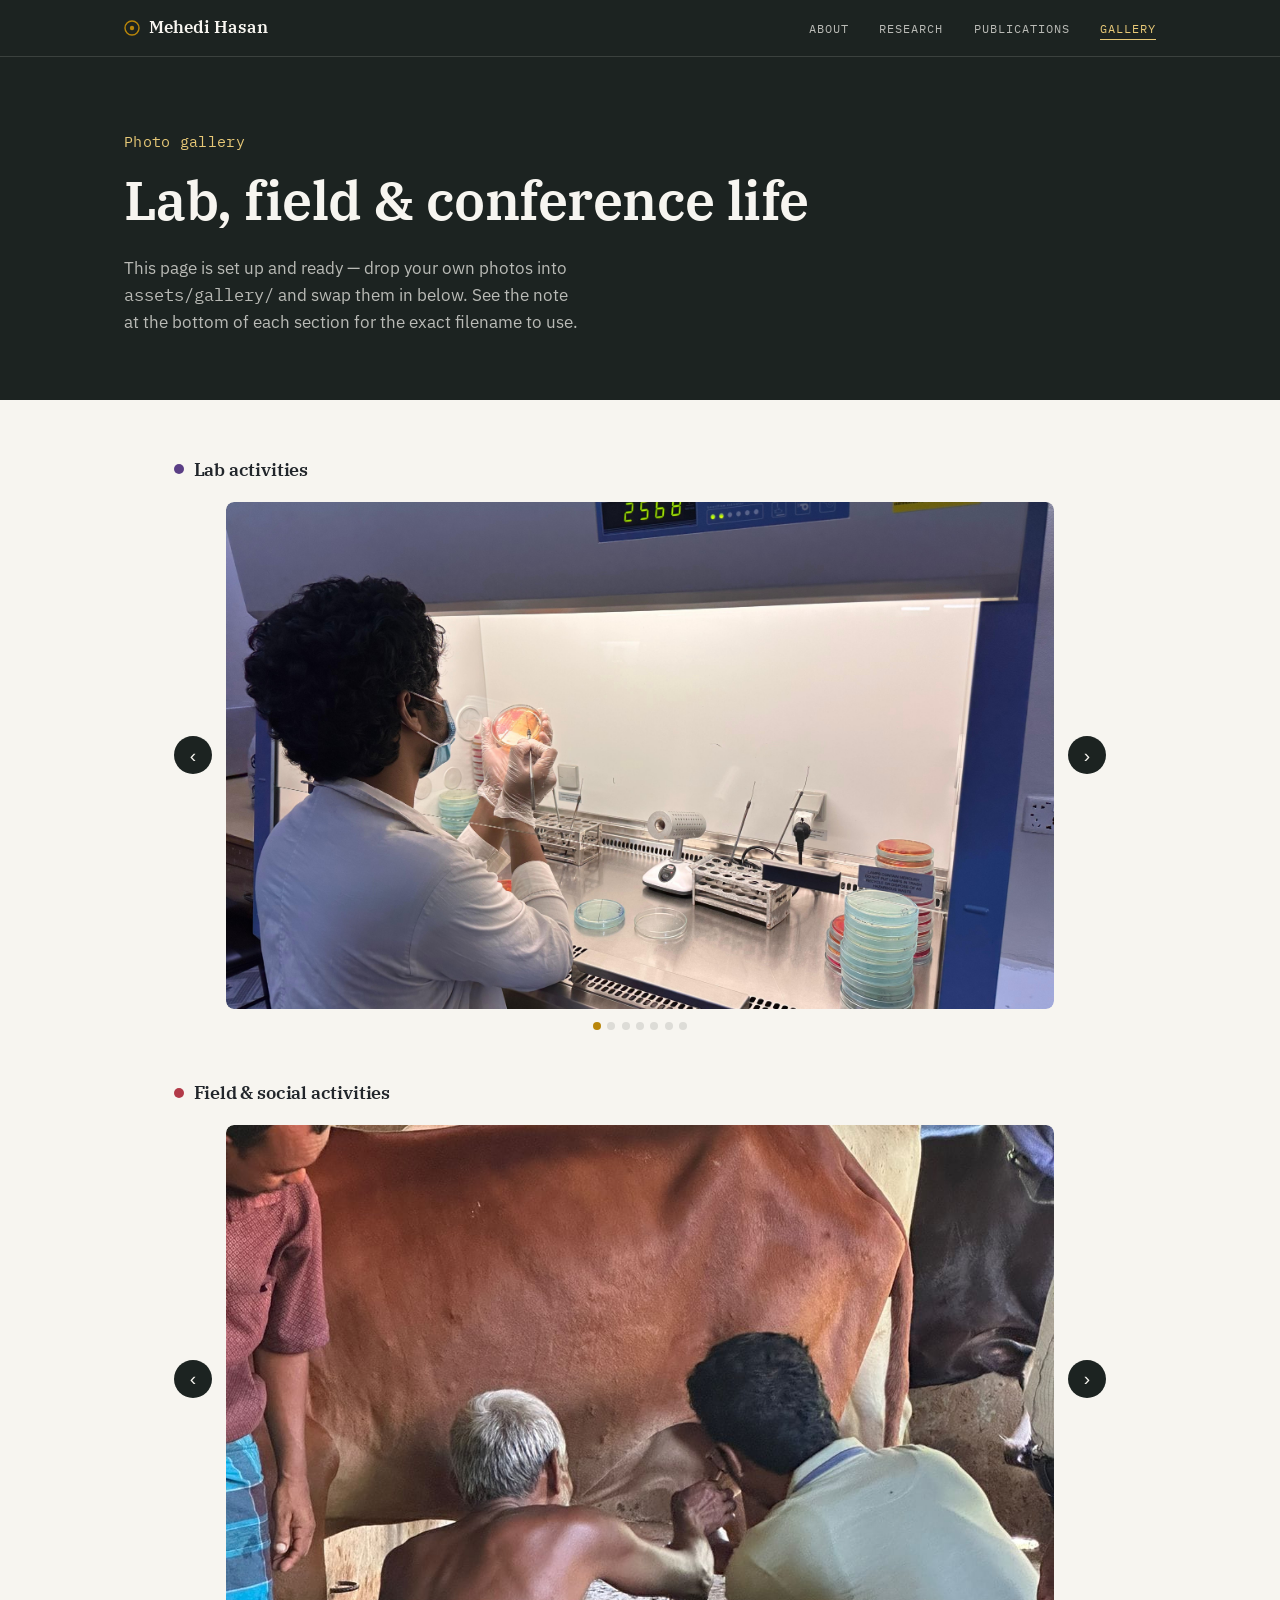
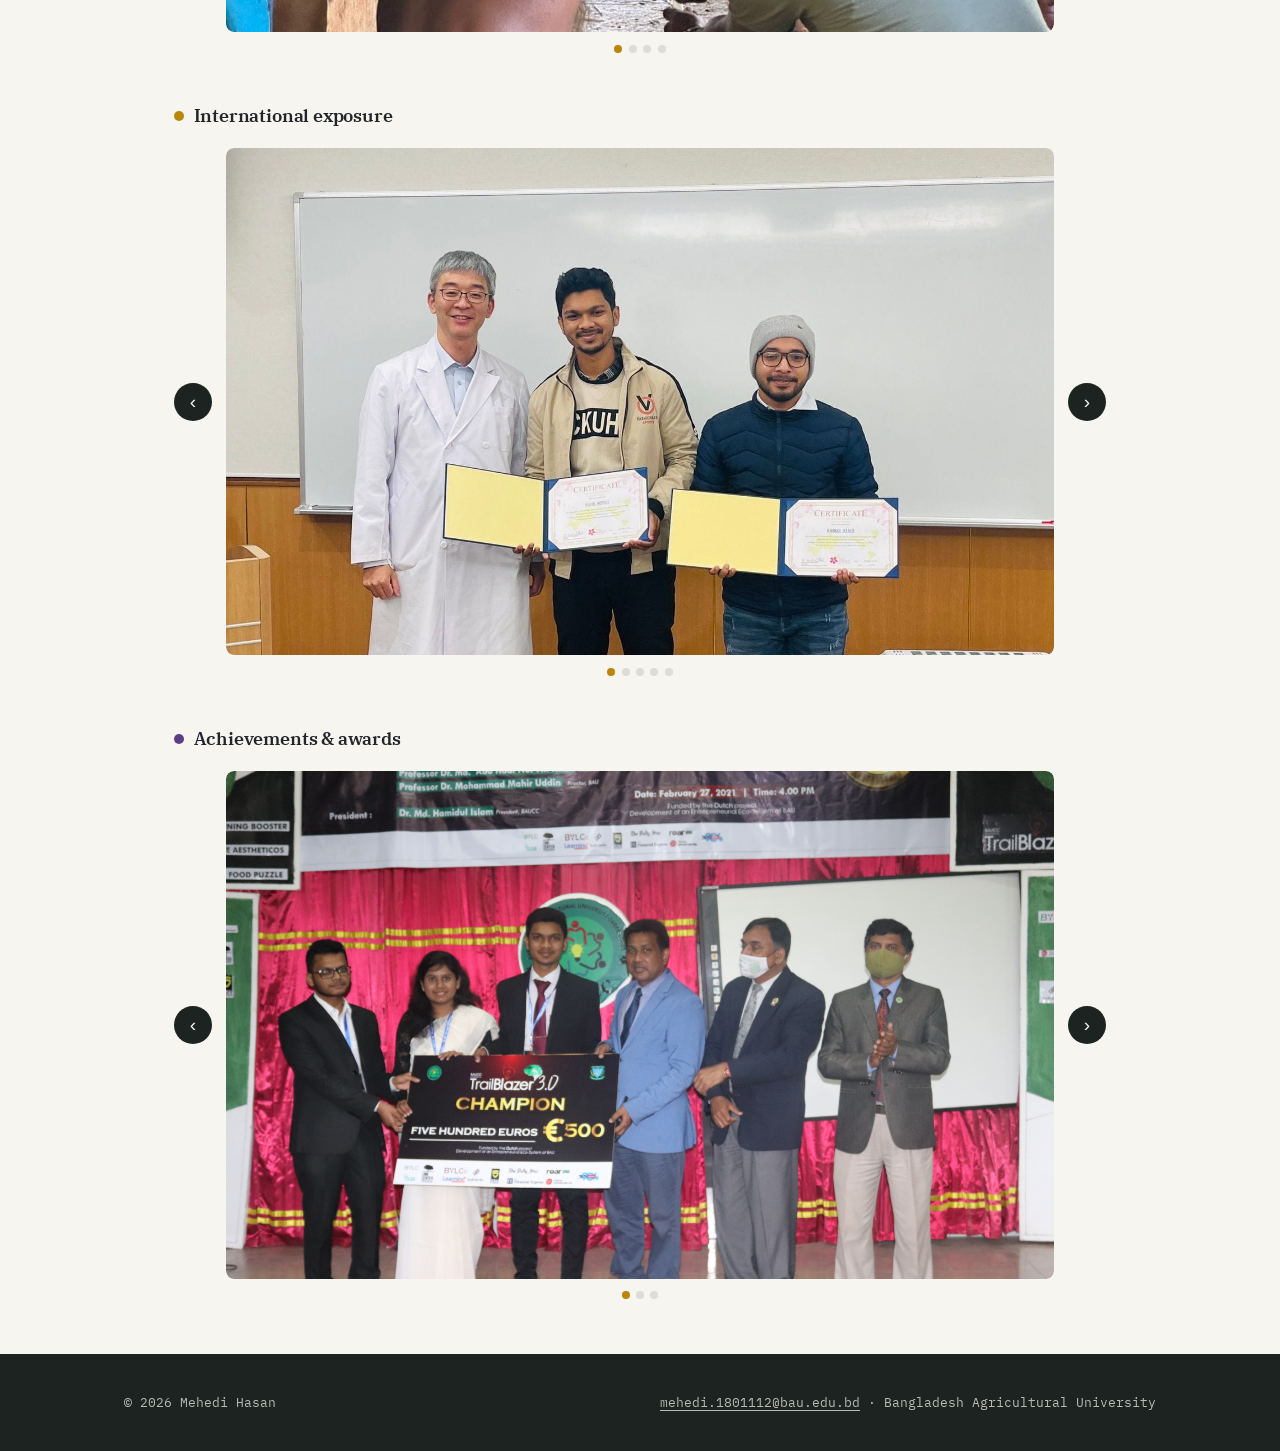
==== gallery.html @ 634c60fe "Add files via upload" ====
<!DOCTYPE html>
<html lang="en">
<head>
<meta charset="UTF-8">
<meta name="viewport" content="width=device-width, initial-scale=1.0">
<title>Gallery — Mehedi Hasan</title>
<link rel="stylesheet" href="style.css">
</head>
<body>

<nav class="site-nav">
  <div class="wrap">
    <a href="index.html" class="brand">
      <svg class="dot-ring" viewBox="0 0 16 16" aria-hidden="true">
        <circle cx="8" cy="8" r="7" fill="none" stroke="#b9860a" stroke-width="1.4"/>
        <circle cx="8" cy="8" r="2.2" fill="#b9860a"/>
      </svg>
      Mehedi Hasan
    </a>
    <button class="nav-toggle" aria-expanded="false" aria-controls="navlinks" onclick="const l=document.getElementById('navlinks'); const open=l.classList.toggle('open'); this.setAttribute('aria-expanded', open);">Menu</button>
    <ul class="nav-links" id="navlinks">
      <li><a href="index.html">About</a></li>
      <li><a href="research.html">Research</a></li>
      <li><a href="publications.html">Publications</a></li>
      <li><a href="gallery.html" class="active">Gallery</a></li>
    </ul>
  </div>
</nav>

<header class="hero" style="padding-bottom: 3rem;">
  <div class="wrap" style="grid-template-columns: 1fr;">
    <div>
      <p class="tagline">Photo gallery</p>
      <h1>Lab, field &amp; conference life</h1>
      <p class="lede">This page is set up and ready — drop your own photos into <code class="mono">assets/gallery/</code> and swap them in below. See the note at the bottom of each section for the exact filename to use.</p>
    </div>
  </div>
</header>

<section class="block">
  <div class="wrap">

    <!-- ============ LAB ACTIVITIES ============ -->
    <div class="gallery-category lab">
      <h3><span class="swatch"></span> Lab activities</h3>
      <div class="carousel">
        <button class="carousel-btn prev" aria-label="Previous photo">‹</button>
        <div class="carousel-track-wrap">
          <div class="carousel-track">

            <div class="carousel-slide">
				<img src="assets/gallery/IMG-20251002-WA0106.jpg" alt=" Working at the Laboratory">
				<p class="slide-caption">Working at the Laboratory</p>
				</div>

            <div class="carousel-slide">
     <img src="assets/gallery/IMG-20251002-WA0058.jpg" alt="Acinetobacter baumannii in Leeds Acinetobacter Media">
     <p class="slide-caption">Acinetobacter baumannii in Leeds Acinetobacter Media</p>
   </div>

            <div class="carousel-slide">
     <img src="assets/gallery/Lab photo 3.jpeg" alt="Working at the Laboratory">
     <p class="slide-caption"> Working at the laboratory</p>
   </div>

            <div class="carousel-slide">
     <img src="assets/gallery/E.coli culture.jpeg" alt="E.coli in EMB agar">
     <p class="slide-caption"> E.coli in EMB agar</p>
   </div>
   <div class="carousel-slide">
     <img src="assets/gallery/Assessment of Biofilm.jpeg" alt="Assessment of Biofilm">
     <p class="slide-caption"> Assessment of Biofilm</p>
   </div>
   <div class="carousel-slide">
     <img src="assets/gallery/Preseneting a poster.jpeg" alt="Preseneting a poster">
     <p class="slide-caption"> Preseneting a poster</p>
   </div>
   <div class="carousel-slide">
     <img src="assets/gallery/PMAMR Lab.jpeg" alt="Population Medicine and AMR Laboratory">
     <p class="slide-caption"> Population Medicine and AMR Laboratory</p> 
   </div>

          </div>
        </div>
        <button class="carousel-btn next" aria-label="Next photo">›</button>
      </div>
      <div class="carousel-dots"></div>
    </div>

    <!-- ============ FIELD & SOCIAL ============ -->
    <div class="gallery-category social">
      <h3><span class="swatch"></span> Field &amp; social activities</h3>
      <div class="carousel">
        <button class="carousel-btn prev" aria-label="Previous photo">‹</button>
        <div class="carousel-track-wrap">
          <div class="carousel-track">

            <div class="carousel-slide">
     <img src="assets/gallery/Field 1.jpeg" alt="Milk Collection preparation">
     <p class="slide-caption"> Milk Collection preparation</p> 
   </div>

            <div class="carousel-slide">
     <img src="assets/gallery/Interviewing farmer.jpeg" alt="Interviewing farmer">
     <p class="slide-caption"> Interviewing farmer</p> 
   </div>  
    <div class="carousel-slide">
     <img src="assets/gallery/Public event.JPG" alt="Public event">
     <p class="slide-caption"> Speaking at a public event</p> 
   </div>  
<div class="carousel-slide">
     <img src="assets/gallery/Vaccination campaign.jpeg" alt="Vaccination campaign">
     <p class="slide-caption"> Vaccination campaign</p> 
   </div> 
           

            
        </div>
        </div>
        <button class="carousel-btn next" aria-label="Next photo">›</button>
      </div>
      <div class="carousel-dots"></div>
    </div>

    <!-- ============ INTERNATIONAL ============ -->
    <div class="gallery-category intl">
      <h3><span class="swatch"></span> International exposure</h3>
      <div class="carousel">
        <button class="carousel-btn prev" aria-label="Previous photo">‹</button>
        <div class="carousel-track-wrap">
          <div class="carousel-track">

            <div class="carousel-slide">
     <img src="assets/gallery/Completion of the Programme.jpeg" alt="Completion of the Programme">
     <p class="slide-caption">Completion of the  Sakura Science Exchange progamme</p>
   </div> 

            <div class="carousel-slide">
     <img src="assets/gallery/Completion of the progamme.jpeg" alt="Completion of the progamme">
     <p class="slide-caption">Completion of the  Sakura Science Exchange progamme</p>
   </div>

            <div class="carousel-slide">
     <img src="assets/gallery/Sakura Science Exchange fellows at Shimane.jpeg" alt="Sakura Science Exchange fellows at Shimane">
     <p class="slide-caption">Sakura Science Exchange fellows at Shimane</p>
   </div>	
			<div class="carousel-slide">
     <img src="assets/gallery/Advanced Microscopic Technique.jpeg" alt="Advanced Microscopic Technique">
     <p class="slide-caption">Advanced Microscopic Technique</p>
   </div> 
   
			<div class="carousel-slide">
     <img src="assets/gallery/Presenting at shimane University.jpeg" alt="Presenting at shimane University">
     <p class="slide-caption">Presenting at shimane University</p>
   </div> 


          </div>
        </div>
        <button class="carousel-btn next" aria-label="Next photo">›</button>
      </div>
      <div class="carousel-dots"></div>
    </div>

    <!-- ============ ACHIEVEMENTS ============ -->
    <div class="gallery-category achieve">
      <h3><span class="swatch"></span> Achievements &amp; awards</h3>
      <div class="carousel">
        <button class="carousel-btn prev" aria-label="Previous photo">‹</button>
        <div class="carousel-track-wrap">
          <div class="carousel-track">
				
				<div class="carousel-slide">
     <img src="assets/gallery/Champion.JPG" alt="Champion.JPG">
     <p class="slide-caption">Champion in a business idea competition</p>
   </div> 
			<div class="carousel-slide">
     <img src="assets/gallery/Champion 2.JPG" alt="Champion.JPG">
     <p class="slide-caption">Champion in a business idea competition</p>
   </div> 
			<div class="carousel-slide">
     <img src="assets/gallery/Champion 3.JPG" alt="Champion.JPG">
     <p class="slide-caption">Champion in a business idea competition</p>
   </div>

          </div>
        </div>
        <button class="carousel-btn next" aria-label="Next photo">›</button>
      </div>
      <div class="carousel-dots"></div>
    </div>

  </div>
</section>

<footer class="site-footer">
  <div class="wrap">
    <span>© 2026 Mehedi Hasan</span>
    <span><a href="mailto:mehedi.1801112@bau.edu.bd">mehedi.1801112@bau.edu.bd</a> · Bangladesh Agricultural University</span>
  </div>
</footer>

<script src="gallery.js"></script>
</body>
</html>
---- style.css ----
/* =========================================================
   Mehedi Hasan — Research Portfolio
   Design tokens: lab-bench dark + Gram-stain accent duo +
   aureus-gold highlight. Signature motif: concentric
   "zone of inhibition" rings (disc-diffusion assay).
   ========================================================= */

@import url('https://fonts.googleapis.com/css2?family=IBM+Plex+Serif:ital,wght@0,400;0,500;0,600;1,400&family=IBM+Plex+Sans:wght@400;500;600&family=IBM+Plex+Mono:wght@400;500&display=swap');

:root {
  --bench: #1c2321;       /* lab bench charcoal-green */
  --bench-2: #262f2c;     /* slightly lighter bench panel */
  --paper: #f7f5f0;       /* page background */
  --paper-2: #efece3;     /* card background on paper */
  --ink: #22262b;         /* primary text on paper */
  --ink-soft: #4b5259;    /* secondary text on paper */
  --paper-soft: rgba(247,245,240,0.72); /* secondary text on bench */
  --violet: #5a3e85;      /* crystal-violet (Gram-positive) accent */
  --crimson: #b23a48;     /* safranin (Gram-negative) accent */
  --gold: #b9860a;        /* S. aureus colony gold — highlight/CTA */
  --gold-soft: #e7c877;
  --line: rgba(34,38,43,0.12);
  --line-dark: rgba(247,245,240,0.14);

  --serif: 'IBM Plex Serif', Georgia, serif;
  --sans: 'IBM Plex Sans', -apple-system, Segoe UI, sans-serif;
  --mono: 'IBM Plex Mono', 'SFMono-Regular', Menlo, monospace;
}

* { box-sizing: border-box; }
html { scroll-behavior: smooth; }
@media (prefers-reduced-motion: reduce) {
  html { scroll-behavior: auto; }
  * { animation-duration: 0.01ms !important; transition-duration: 0.01ms !important; }
}

body {
  margin: 0;
  background: var(--paper);
  color: var(--ink);
  font-family: var(--sans);
  font-size: 16px;
  line-height: 1.6;
  -webkit-font-smoothing: antialiased;
}

a { color: inherit; }
a:focus-visible, button:focus-visible, .btn:focus-visible {
  outline: 2px solid var(--gold);
  outline-offset: 3px;
}

h1, h2, h3 { font-family: var(--serif); font-weight: 600; margin: 0 0 0.5em; letter-spacing: -0.01em; }
h1 { font-size: clamp(2.2rem, 5vw, 3.4rem); line-height: 1.05; }
h2 { font-size: clamp(1.5rem, 3vw, 2rem); }
h3 { font-size: 1.15rem; }
p { margin: 0 0 1em; color: var(--ink-soft); }

.mono { font-family: var(--mono); }
.eyebrow {
  font-family: var(--mono);
  font-size: 0.72rem;
  letter-spacing: 0.14em;
  text-transform: uppercase;
  color: var(--gold);
  display: flex;
  align-items: center;
  gap: 0.5em;
  margin-bottom: 0.6em;
}
.eyebrow::before {
  content: "";
  width: 8px; height: 8px;
  border-radius: 50%;
  border: 1.5px solid currentColor;
  flex-shrink: 0;
}

.wrap {
  max-width: 980px;
  margin: 0 auto;
  padding: 0 1.5rem;
}

/* ---------- Nav ---------- */
.site-nav {
  position: sticky; top: 0; z-index: 50;
  background: var(--bench);
  border-bottom: 1px solid var(--line-dark);
}
.site-nav .wrap {
  max-width: 1080px;
  display: flex;
  align-items: center;
  justify-content: space-between;
  padding-top: 0.9rem;
  padding-bottom: 0.9rem;
}
.brand {
  font-family: var(--serif);
  color: var(--paper);
  text-decoration: none;
  font-size: 1.05rem;
  font-weight: 600;
  display: flex;
  align-items: center;
  gap: 0.55rem;
}
.brand .dot-ring {
  width: 16px; height: 16px; flex-shrink: 0;
}
.nav-links { display: flex; gap: 1.9rem; list-style: none; margin: 0; padding: 0; }
.nav-links a {
  font-family: var(--mono);
  font-size: 0.78rem;
  letter-spacing: 0.08em;
  text-transform: uppercase;
  text-decoration: none;
  color: var(--paper-soft);
  padding-bottom: 3px;
  border-bottom: 1px solid transparent;
  transition: color 0.15s ease, border-color 0.15s ease;
}
.nav-links a:hover { color: var(--gold-soft); }
.nav-links a.active { color: var(--gold-soft); border-bottom-color: var(--gold-soft); }
.nav-toggle { display: none; }

@media (max-width: 640px) {
  .nav-links { position: fixed; inset: 56px 0 auto 0; background: var(--bench);
    flex-direction: column; padding: 1rem 1.5rem 1.5rem; gap: 1rem;
    border-bottom: 1px solid var(--line-dark);
    transform: translateY(-110%); transition: transform 0.2s ease; }
  .nav-links.open { transform: translateY(0); }
  .nav-toggle {
    display: inline-flex; background: none; border: 1px solid var(--line-dark);
    color: var(--paper); border-radius: 6px; padding: 0.4rem 0.6rem; font-family: var(--mono);
    font-size: 0.8rem; cursor: pointer;
  }
}

/* ---------- Hero ---------- */
.hero {
  background: var(--bench);
  color: var(--paper);
  padding: 4.5rem 0 4rem;
}
.hero .wrap { max-width: 1080px; display: grid; grid-template-columns: 1.1fr 0.9fr; gap: 2.5rem; align-items: center; }
.hero h1 { color: var(--paper); }
.hero .tagline { font-family: var(--mono); color: var(--gold-soft); font-size: 0.95rem; margin-bottom: 1.1rem; letter-spacing: 0.02em; }
.hero p.lede { color: var(--paper-soft); font-size: 1.05rem; max-width: 46ch; }
.hero-figure { display: flex; justify-content: center; }
.hero-figure svg { width: 100%; max-width: 340px; height: auto; }

@media (max-width: 800px) {
  .hero .wrap { grid-template-columns: 1fr; }
  .hero-figure { order: -1; max-width: 220px; margin: 0 auto 1rem; }
}

/* ---------- Buttons ---------- */
.btn-row { display: flex; gap: 0.9rem; flex-wrap: wrap; margin-top: 1.6rem; }
.btn {
  display: inline-flex; align-items: center; gap: 0.5em;
  font-family: var(--mono); font-size: 0.82rem; letter-spacing: 0.04em;
  text-decoration: none; padding: 0.65rem 1.1rem; border-radius: 4px;
  border: 1px solid transparent; transition: transform 0.15s ease, background 0.15s ease;
}
.btn-primary { background: var(--gold); color: var(--bench); font-weight: 500; }
.btn-primary:hover { background: var(--gold-soft); }
.btn-ghost { border-color: var(--line-dark); color: var(--paper); }
.btn-ghost:hover { border-color: var(--gold-soft); color: var(--gold-soft); }
.btn-ghost.on-paper { border-color: var(--line); color: var(--ink); }
.btn-ghost.on-paper:hover { border-color: var(--violet); color: var(--violet); }

/* ---------- Stat strip ---------- */
.stat-strip {
  background: var(--paper-2);
  border-top: 1px solid var(--line);
  border-bottom: 1px solid var(--line);
}
.stat-strip .wrap { max-width: 1080px; display: grid; grid-template-columns: repeat(5, 1fr); gap: 1rem; padding-top: 1.8rem; padding-bottom: 1.8rem; }
.stat { text-align: left; border-left: 2px solid var(--violet); padding-left: 0.9rem; }
.stat:nth-child(2) { border-color: var(--crimson); }
.stat:nth-child(3) { border-color: var(--gold); }
.stat:nth-child(4) { border-color: var(--violet); }
.stat:nth-child(5) { border-color: var(--crimson); }
.stat .num { font-family: var(--serif); font-size: 1.6rem; font-weight: 600; display: block; }
.stat .label { font-family: var(--mono); font-size: 0.72rem; color: var(--ink-soft); text-transform: uppercase; letter-spacing: 0.06em; }
@media (max-width: 800px) { .stat-strip .wrap { grid-template-columns: repeat(2, 1fr); } }

/* ---------- Sections ---------- */
section.block { padding: 3.4rem 0; }
section.block.alt { background: var(--paper-2); }
section.block h2 { margin-bottom: 1.6rem; }
.section-intro { max-width: 62ch; }

/* ---------- Cards / grid ---------- */
.card-grid { display: grid; grid-template-columns: repeat(2, 1fr); gap: 1.4rem; }
@media (max-width: 720px) { .card-grid { grid-template-columns: 1fr; } }
.card {
  background: #fff; border: 1px solid var(--line); border-radius: 8px;
  padding: 1.5rem 1.6rem;
}
.card h3 { margin-bottom: 0.5rem; }
.card .meta { font-family: var(--mono); font-size: 0.78rem; color: var(--ink-soft); margin-bottom: 0.7rem; display:block; }

/* ---------- Tag pills ---------- */
.tag-group { margin-bottom: 1.6rem; }
.tag-group h4 {
  font-family: var(--mono); font-size: 0.78rem; text-transform: uppercase;
  letter-spacing: 0.08em; color: var(--ink-soft); margin: 0 0 0.6rem;
}
.tags { display: flex; flex-wrap: wrap; gap: 0.5rem; }
.tag {
  font-family: var(--mono); font-size: 0.78rem; padding: 0.3rem 0.65rem;
  border-radius: 999px; border: 1px solid var(--line); background: #fff; color: var(--ink);
}
.tag.violet { border-color: var(--violet); color: var(--violet); }
.tag.crimson { border-color: var(--crimson); color: var(--crimson); }
.tag.gold { border-color: var(--gold); color: #8a6608; }
.tag.italic { font-style: italic; }

/* ---------- Timeline ---------- */
.timeline { border-left: 2px solid var(--line); padding-left: 1.5rem; display: flex; flex-direction: column; gap: 2rem; }
.timeline-item { position: relative; }
.timeline-item::before {
  content: ""; position: absolute; left: -1.62rem; top: 0.35rem;
  width: 10px; height: 10px; border-radius: 50%;
  background: var(--paper); border: 2px solid var(--violet);
}
.timeline-item .date { font-family: var(--mono); font-size: 0.78rem; color: var(--crimson); display: block; margin-bottom: 0.25rem; letter-spacing: 0.03em; }
.timeline-item h3 { margin-bottom: 0.15rem; }
.timeline-item .org { color: var(--ink-soft); font-size: 0.92rem; display: block; margin-bottom: 0.6rem; }
.timeline-item ul { margin: 0.4rem 0 0; padding-left: 1.1rem; }
.timeline-item li { margin-bottom: 0.35rem; color: var(--ink-soft); }

/* ---------- Publication list ---------- */
.pub-list { list-style: none; margin: 0; padding: 0; display: flex; flex-direction: column; gap: 1.1rem; }
.pub-list li {
  padding: 1rem 1.2rem; background: #fff; border: 1px solid var(--line);
  border-left: 3px solid var(--violet); border-radius: 6px;
}
.pub-list.review li { border-left-color: var(--crimson); }
.pub-list.prep li { border-left-color: var(--gold); }
.pub-list .p-num { font-family: var(--mono); font-size: 0.75rem; color: var(--ink-soft); margin-right: 0.4em; }
.pub-list .journal { font-style: italic; }
.pub-list .status { font-family: var(--mono); font-size: 0.72rem; text-transform: uppercase; letter-spacing: 0.05em; color: var(--ink-soft); }

/* ---------- CV specific ---------- */
.cv-section { margin-bottom: 2.4rem; }
.cv-section h2 {
  border-bottom: 2px solid var(--violet); padding-bottom: 0.5rem; margin-bottom: 1.2rem;
  display: flex; justify-content: space-between; align-items: baseline;
}
.cv-section h2 .idx { font-family: var(--mono); font-size: 0.8rem; color: var(--ink-soft); font-weight: 400; }
.cv-entry { margin-bottom: 1.2rem; }
.cv-entry .top-line { display: flex; justify-content: space-between; gap: 1rem; flex-wrap: wrap; align-items: baseline; }
.cv-entry h3 { margin-bottom: 0.1rem; }
.cv-entry .date { font-family: var(--mono); font-size: 0.8rem; color: var(--crimson); white-space: nowrap; }
.cv-entry .org { display: block; color: var(--ink-soft); margin-bottom: 0.4rem; }
.cv-entry ul { margin: 0.3rem 0 0; padding-left: 1.2rem; }
.cv-entry li { color: var(--ink-soft); margin-bottom: 0.3rem; }

/* ---------- Divider (gel-lane motif, used sparingly) ---------- */
.gel-divider { display: flex; gap: 4px; height: 22px; align-items: flex-end; margin: 2.5rem 0; opacity: 0.8; }
.gel-divider span { width: 6px; background: var(--line); border-radius: 1px; }
.gel-divider span:nth-child(1){height:60%;} .gel-divider span:nth-child(2){height:100%; background:var(--violet);}
.gel-divider span:nth-child(3){height:35%;} .gel-divider span:nth-child(4){height:80%; background:var(--crimson);}
.gel-divider span:nth-child(5){height:50%;} .gel-divider span:nth-child(6){height:90%; background:var(--gold);}
.gel-divider span:nth-child(7){height:40%;} .gel-divider span:nth-child(8){height:70%;}
.gel-divider span:nth-child(9){height:25%;} .gel-divider span:nth-child(10){height:55%;}

/* ---------- Gallery / Carousel ---------- */
.gallery-category { margin-bottom: 3rem; }
.gallery-category:last-child { margin-bottom: 0; }
.gallery-category h3 { margin-bottom: 1.1rem; display:flex; align-items:center; gap:0.6rem; }
.gallery-category h3 .swatch { width:10px; height:10px; border-radius:50%; display:inline-block; }
.gallery-category.lab h3 .swatch { background: var(--violet); }
.gallery-category.social h3 .swatch { background: var(--crimson); }
.gallery-category.intl h3 .swatch { background: var(--gold); }
.gallery-category.achieve h3 .swatch { background: var(--violet); }

.carousel { display: flex; align-items: center; gap: 0.9rem; }
.carousel-track-wrap { flex: 1; overflow: hidden; border-radius: 8px; }
.carousel-track { display: flex; transition: transform 0.35s ease; }
.carousel-slide { flex: 0 0 100%; }

.slide-placeholder {
  aspect-ratio: 16 / 9;
  border: 2px dashed var(--line);
  border-radius: 8px;
  background: var(--paper-2);
  color: var(--ink-soft);
  display: flex;
  flex-direction: column;
  align-items: center;
  justify-content: center;
  gap: 0.6rem;
  text-align: center;
  padding: 1.5rem;
}
.slide-placeholder svg { width: 34px; height: 34px; opacity: 0.55; }
.slide-placeholder .slide-title { font-family: var(--mono); font-size: 0.82rem; text-transform: uppercase; letter-spacing: 0.05em; }
.slide-placeholder .slide-hint { font-size: 0.82rem; max-width: 30ch; }
.slide-placeholder .slide-hint code { background: rgba(34,38,43,0.06); padding: 0.1em 0.35em; border-radius: 3px; font-family: var(--mono); font-size: 0.9em; }

.carousel-slide img {
  width: 100%; height: 100%; aspect-ratio: 16/9; object-fit: cover; border-radius: 8px; display: block;
}
.slide-caption { margin-top: 0.6rem; font-family: var(--mono); font-size: 0.78rem; color: var(--ink-soft); text-align: center; }

.carousel-btn {
  flex-shrink: 0; width: 38px; height: 38px; border-radius: 50%;
  border: none; background: var(--bench); color: var(--paper);
  font-size: 1.2rem; line-height: 1; cursor: pointer;
  display: flex; align-items: center; justify-content: center;
  transition: background 0.15s ease;
}
.carousel-btn:hover { background: var(--violet); }

.carousel-dots { display: flex; justify-content: center; gap: 0.4rem; margin-top: 0.8rem; }
.carousel-dots button {
  width: 8px; height: 8px; border-radius: 50%; border: none;
  background: var(--line); cursor: pointer; padding: 0;
}
.carousel-dots button.active { background: var(--gold); }

@media (max-width: 600px) {
  .carousel-btn { width: 32px; height: 32px; font-size: 1rem; }
}

/* ---------- Footer ---------- */
footer.site-footer {
  background: var(--bench); color: var(--paper-soft); padding: 2.4rem 0;
  font-family: var(--mono); font-size: 0.82rem;
}
footer.site-footer .wrap { max-width: 1080px; display: flex; justify-content: space-between; flex-wrap: wrap; gap: 1rem; }
footer.site-footer a { color: var(--paper-soft); text-decoration: underline; text-underline-offset: 3px; }
footer.site-footer a:hover { color: var(--gold-soft); }

/* ---------- Utility ---------- */
.text-center { text-align: center; }
.mt-0 { margin-top: 0; }
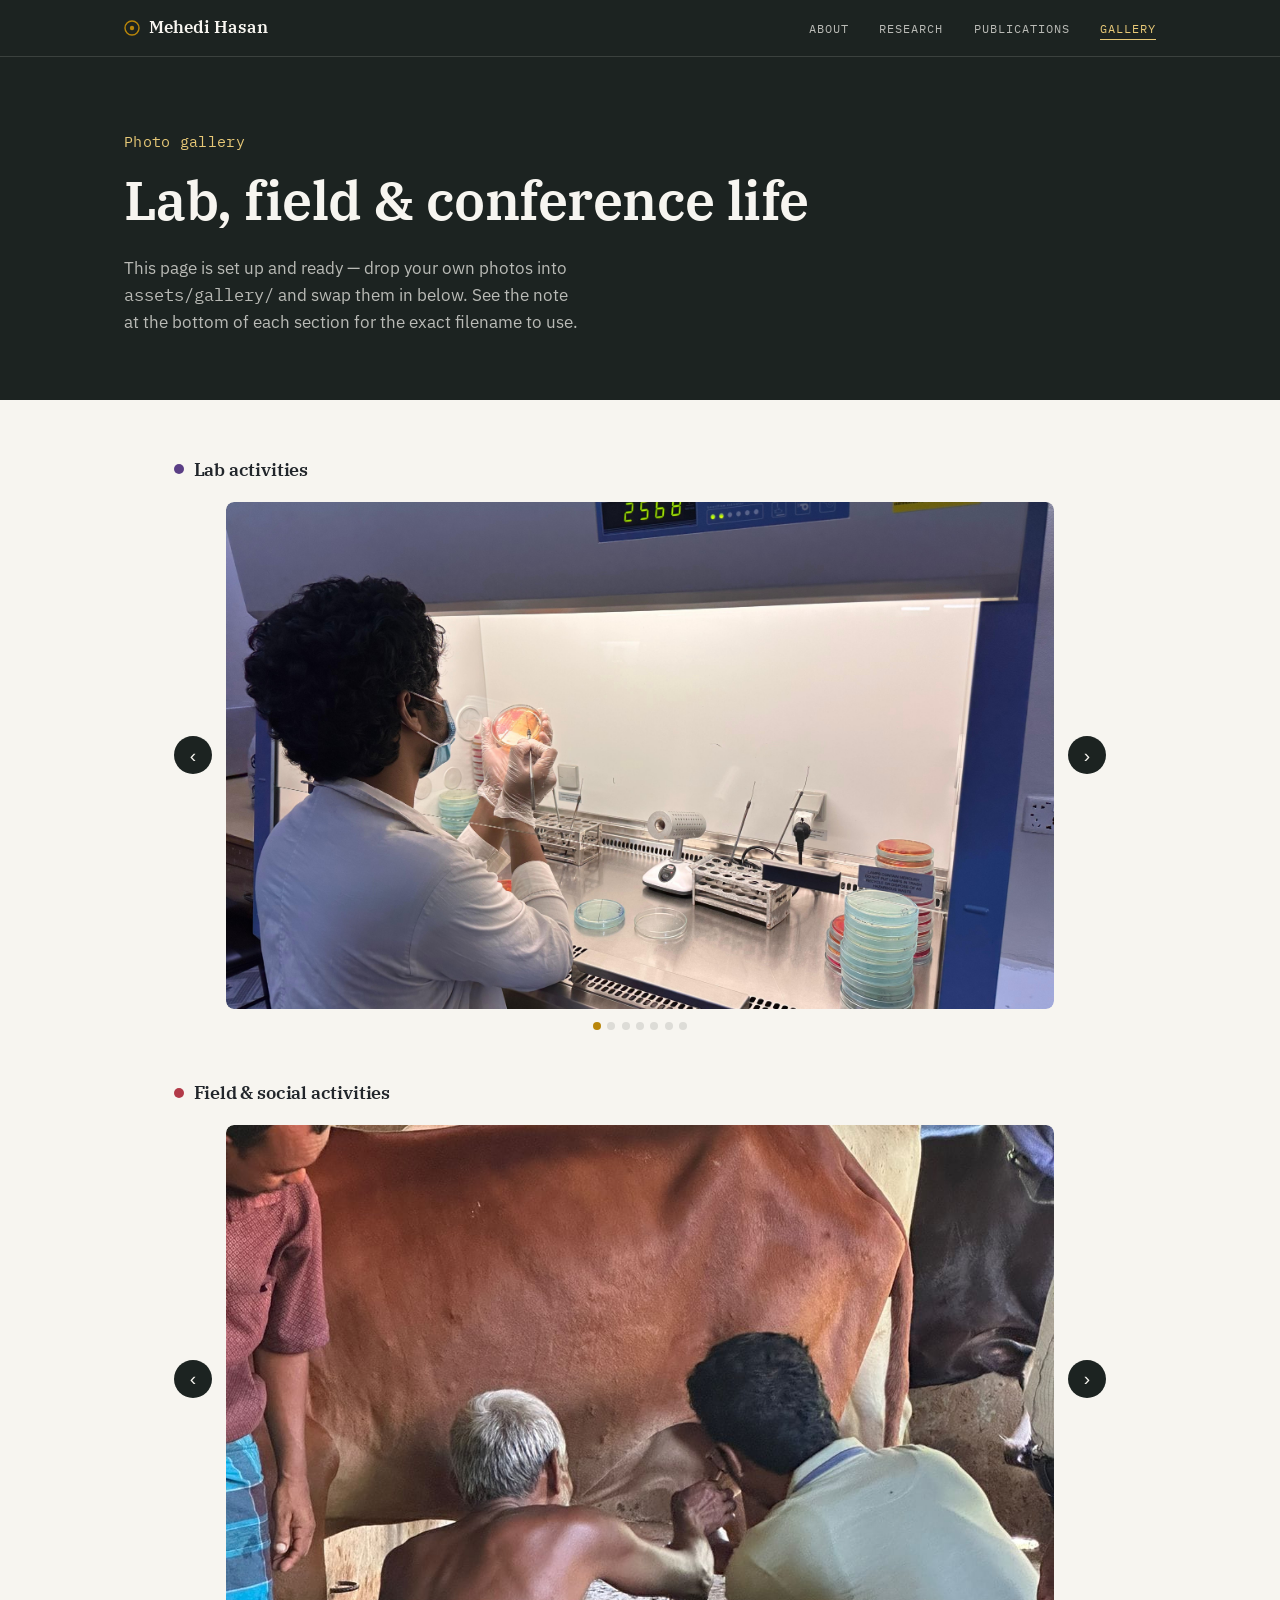
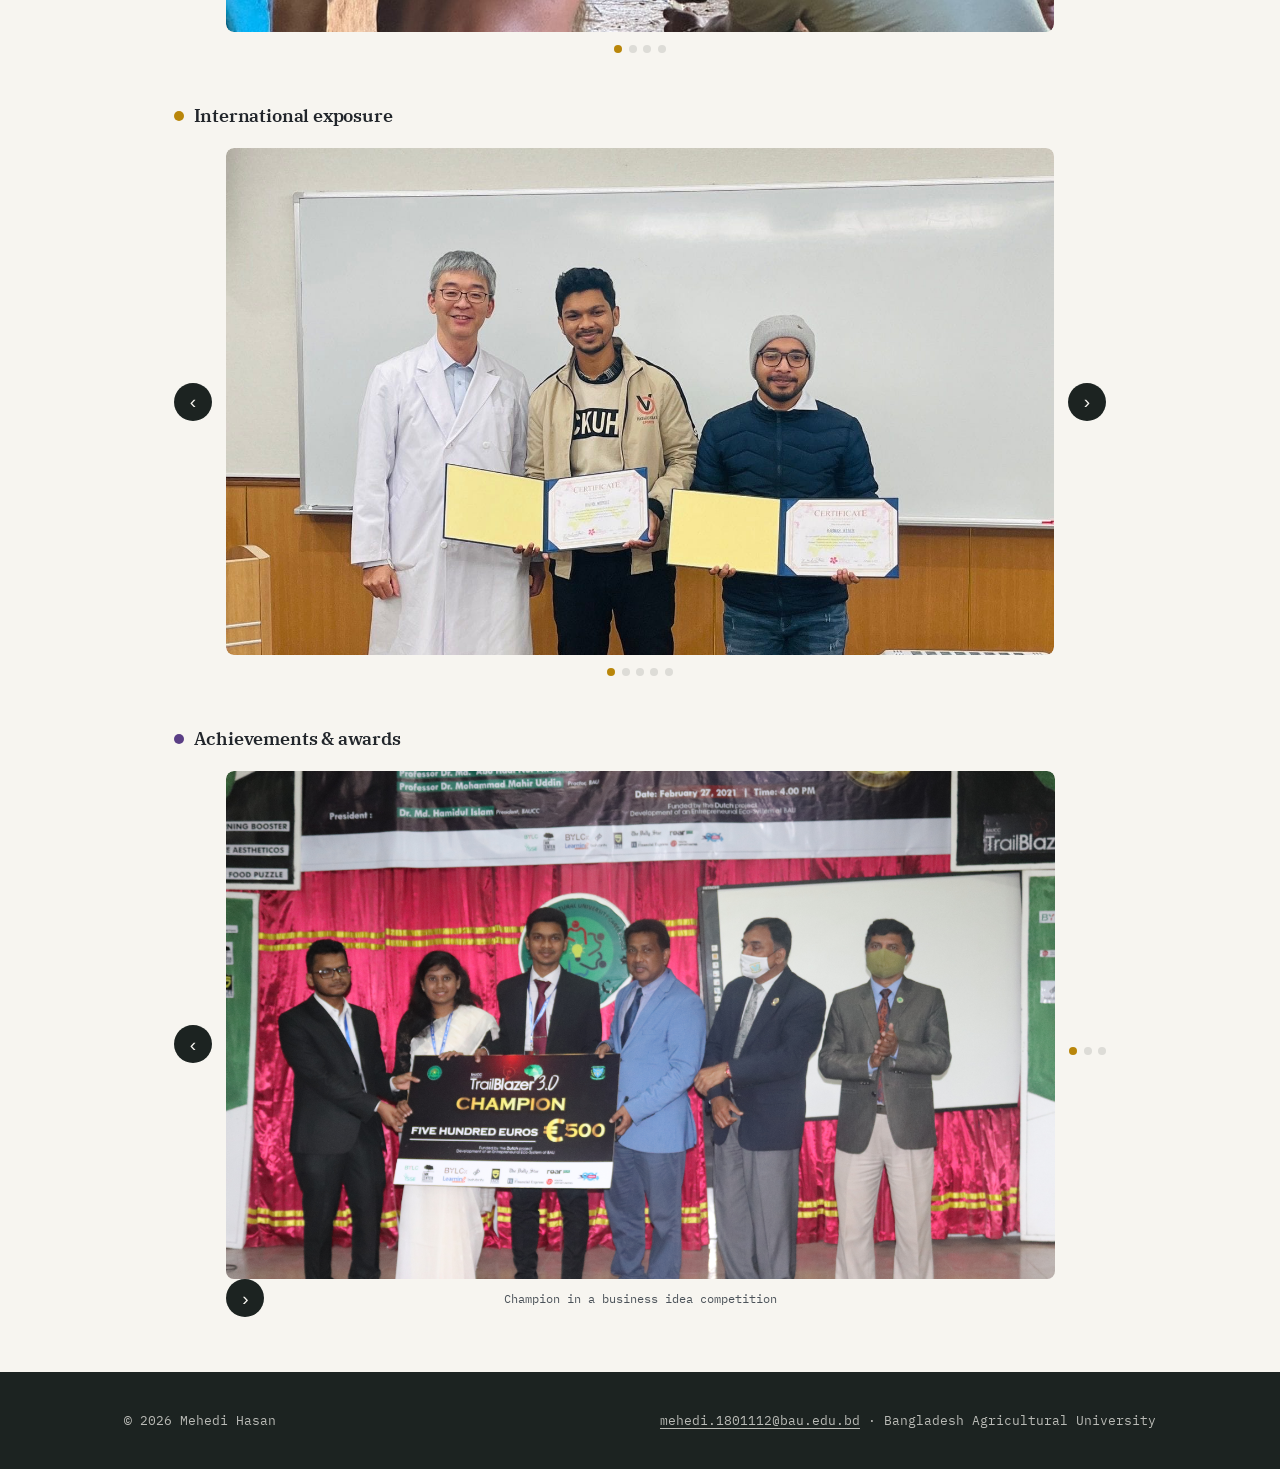
==== commit e703fb5e: "Update gallery.html" ====
--- a/gallery.html
+++ b/gallery.html
@@ -171,19 +171,17 @@
           <div class="carousel-track">
 				
 				<div class="carousel-slide">
-     <img src="assets/gallery/Champion.JPG" alt="Champion.JPG">
+     <img src="assets/gallery/Champion.JPG" alt="Champion 1">
      <p class="slide-caption">Champion in a business idea competition</p>
    </div> 
 			<div class="carousel-slide">
-     <img src="assets/gallery/Champion 2.JPG" alt="Champion.JPG">
+     <img src="assets/gallery/Champion 2.JPG" alt="Champion 2">
      <p class="slide-caption">Champion in a business idea competition</p>
    </div> 
 			<div class="carousel-slide">
-     <img src="assets/gallery/Champion 3.JPG" alt="Champion.JPG">
+     <img src="assets/gallery/Champion 3.JPG" alt="Champion 3">
      <p class="slide-caption">Champion in a business idea competition</p>
    </div>
-
-          </div>
         </div>
         <button class="carousel-btn next" aria-label="Next photo">›</button>
       </div>
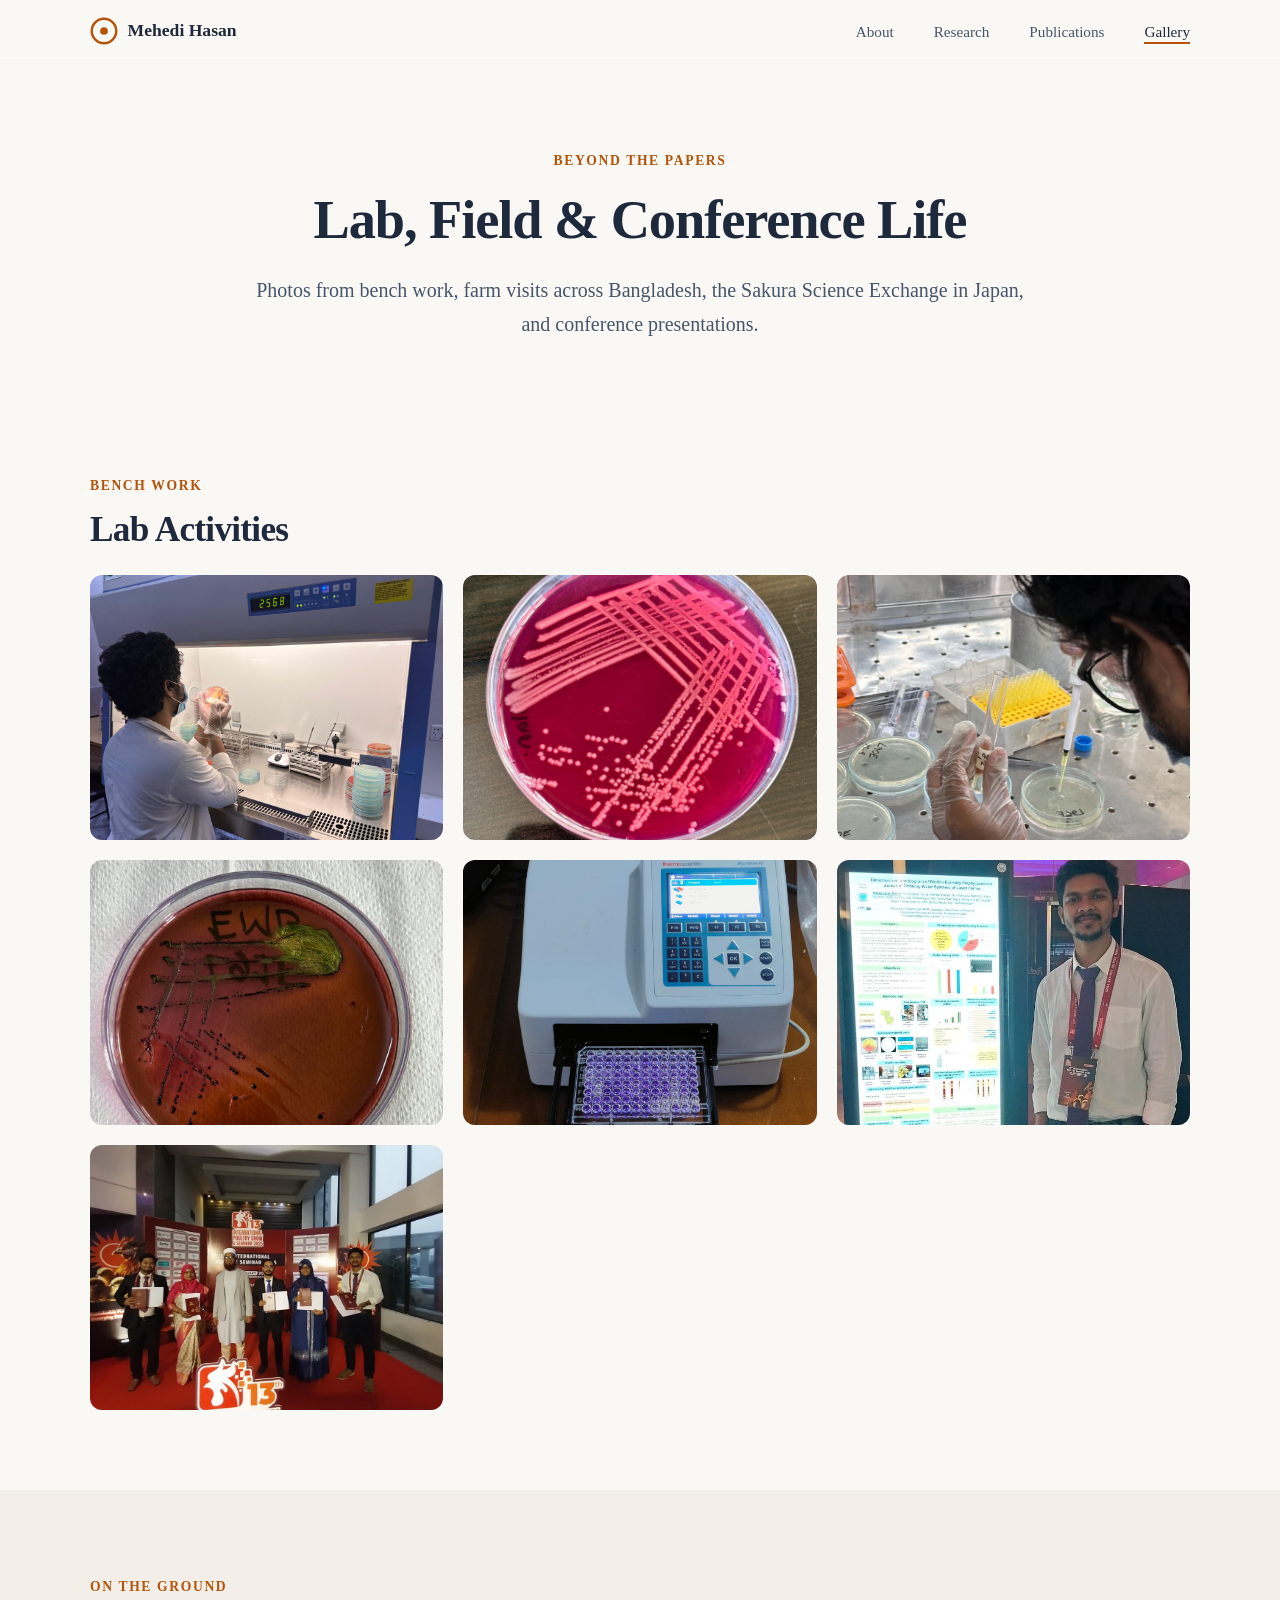
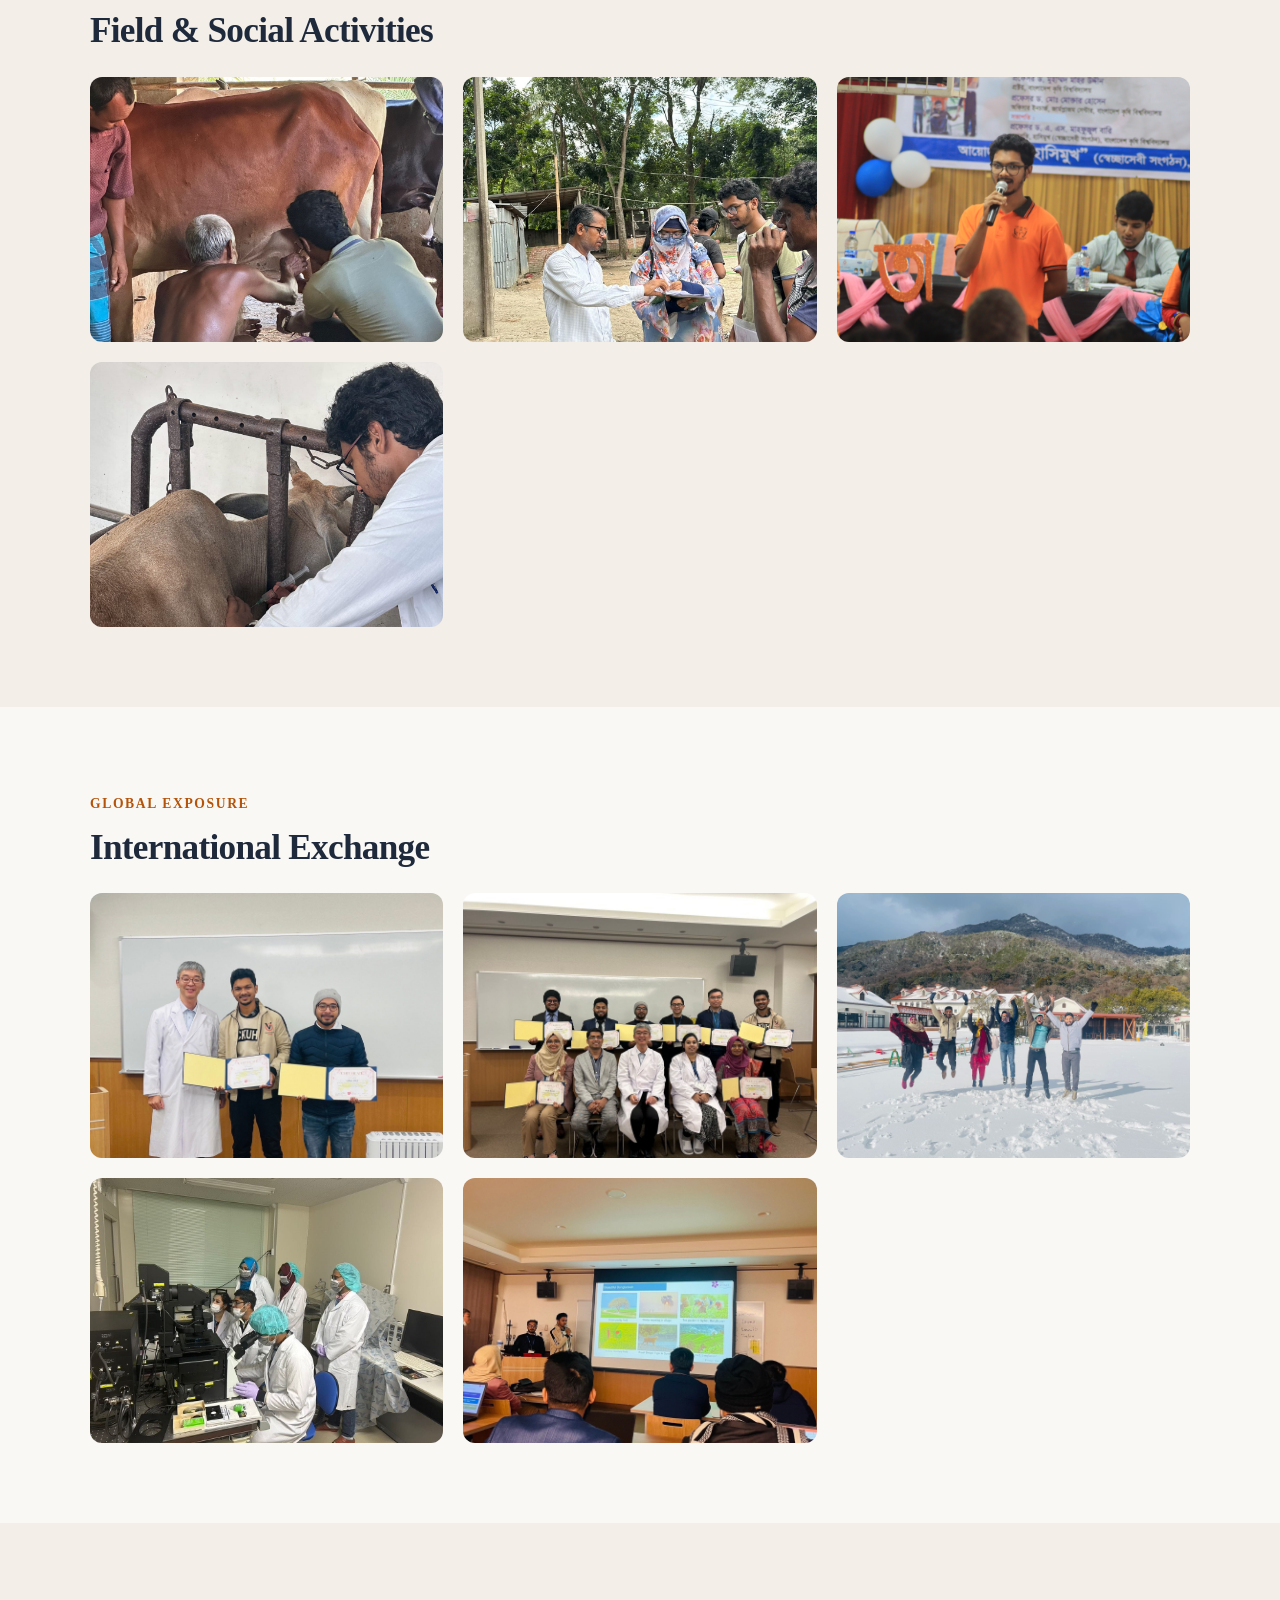
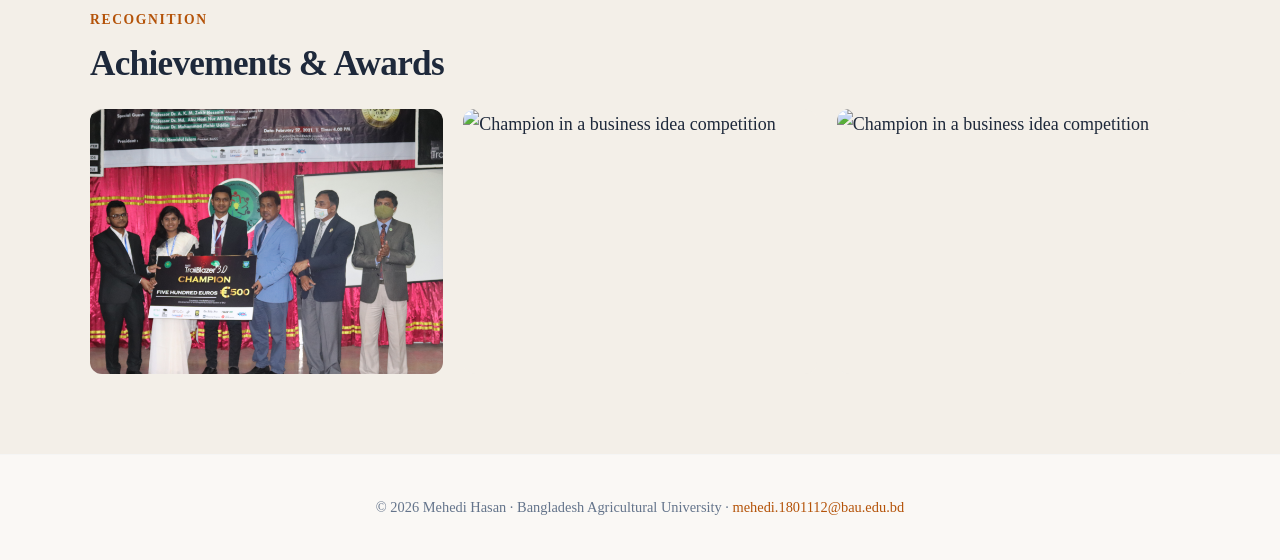
==== commit edf5463d: "Update gallery.html" ====
--- a/gallery.html
+++ b/gallery.html
@@ -4,16 +4,337 @@
 <meta charset="UTF-8">
 <meta name="viewport" content="width=device-width, initial-scale=1.0">
 <title>Gallery — Mehedi Hasan</title>
-<link rel="stylesheet" href="style.css">
+<meta name="description" content="Lab work, field visits, conferences, and international exchange — the visual story of Mehedi Hasan's research.">
+<style>
+/* ============================================
+   DESIGN TOKENS (matched to index & publications)
+   ============================================ */
+:root {
+  --bg-primary: #faf8f5;
+  --bg-secondary: #f3efe8;
+  --bg-card: #ffffff;
+  --text-primary: #1e293b;
+  --text-secondary: #475569;
+  --text-muted: #64748b;
+  --accent: #b45309;
+  --accent-light: #d97706;
+  --accent-bg: #fff7ed;
+  --border: #e7e5e4;
+  --border-light: #f5f5f4;
+  --shadow-sm: 0 1px 2px 0 rgb(0 0 0 / 0.05);
+  --shadow: 0 4px 6px -1px rgb(0 0 0 / 0.07), 0 2px 4px -2px rgb(0 0 0 / 0.07);
+  --shadow-lg: 0 10px 15px -3px rgb(0 0 0 / 0.08), 0 4px 6px -4px rgb(0 0 0 / 0.08);
+  --radius: 12px;
+  --radius-sm: 8px;
+  --max-width: 1100px;
+  --font-sans: "Source Serif 4", Georgia, "Times New Roman", serif;
+  --font-mono: "SF Mono", Monaco, "Cascadia Code", monospace;
+}
+
+*, *::before, *::after { box-sizing: border-box; margin: 0; padding: 0; }
+html { scroll-behavior: smooth; }
+body {
+  font-family: var(--font-sans);
+  font-size: 18px;
+  line-height: 1.7;
+  color: var(--text-primary);
+  background: var(--bg-primary);
+  -webkit-font-smoothing: antialiased;
+  -moz-osx-font-smoothing: grayscale;
+}
+img, svg { display: block; max-width: 100%; }
+a { color: inherit; text-decoration: none; }
+ul { list-style: none; }
+
+h1, h2, h3, h4 {
+  font-weight: 600;
+  line-height: 1.2;
+  letter-spacing: -0.02em;
+  color: var(--text-primary);
+}
+h1 { font-size: clamp(2.4rem, 5vw, 3.4rem); }
+h2 { font-size: clamp(1.7rem, 3.5vw, 2.2rem); }
+h3 { font-size: 1.15rem; }
+
+.eyebrow {
+  display: inline-block;
+  font-size: 0.85rem;
+  font-weight: 600;
+  text-transform: uppercase;
+  letter-spacing: 0.12em;
+  color: var(--accent);
+  margin-bottom: 0.75rem;
+}
+
+.lead {
+  font-size: 1.25rem;
+  line-height: 1.7;
+  color: var(--text-secondary);
+}
+
+.wrap {
+  width: 90%;
+  max-width: var(--max-width);
+  margin: 0 auto;
+}
+
+.section { padding: 5rem 0; }
+.section-alt { background: var(--bg-secondary); }
+
+/* ============================================
+   NAVIGATION (exact copy from index)
+   ============================================ */
+.site-nav {
+  position: sticky;
+  top: 0;
+  z-index: 100;
+  background: rgba(250, 248, 245, 0.92);
+  backdrop-filter: blur(12px);
+  border-bottom: 1px solid var(--border-light);
+  padding: 1rem 0;
+}
+.site-nav .wrap {
+  display: flex;
+  align-items: center;
+  justify-content: space-between;
+}
+.brand {
+  display: flex;
+  align-items: center;
+  gap: 0.6rem;
+  font-weight: 600;
+  font-size: 1.1rem;
+  color: var(--text-primary);
+}
+.brand svg { width: 28px; height: 28px; }
+.nav-links { display: flex; gap: 2.5rem; }
+.nav-links a {
+  font-size: 0.95rem;
+  font-weight: 500;
+  color: var(--text-secondary);
+  position: relative;
+  padding: 0.25rem 0;
+  transition: color 0.2s;
+}
+.nav-links a::after {
+  content: '';
+  position: absolute;
+  bottom: 0; left: 0;
+  width: 0; height: 2px;
+  background: var(--accent);
+  transition: width 0.3s ease;
+}
+.nav-links a:hover,
+.nav-links a.active { color: var(--text-primary); }
+.nav-links a:hover::after,
+.nav-links a.active::after { width: 100%; }
+.nav-toggle {
+  display: none;
+  background: none;
+  border: 1px solid var(--border);
+  padding: 0.5rem 1rem;
+  border-radius: var(--radius-sm);
+  font-size: 0.9rem;
+  cursor: pointer;
+  color: var(--text-primary);
+}
+
+/* ============================================
+   HERO
+   ============================================ */
+.hero {
+  padding: 5rem 0 3rem;
+  text-align: center;
+}
+.hero .wrap { max-width: 780px; }
+.hero .eyebrow { margin-bottom: 1rem; }
+.hero h1 { margin-bottom: 1.25rem; }
+.hero .lead { margin-bottom: 0; }
+
+/* ============================================
+   GALLERY GRID
+   ============================================ */
+.gallery-grid {
+  display: grid;
+  grid-template-columns: repeat(3, 1fr);
+  gap: 1.25rem;
+}
+.gallery-item {
+  position: relative;
+  border-radius: var(--radius);
+  overflow: hidden;
+  background: var(--bg-secondary);
+  aspect-ratio: 4 / 3;
+  cursor: pointer;
+  transition: transform 0.3s ease, box-shadow 0.3s ease;
+}
+.gallery-item:hover {
+  transform: translateY(-4px);
+  box-shadow: var(--shadow-lg);
+}
+.gallery-item img {
+  width: 100%;
+  height: 100%;
+  object-fit: cover;
+  transition: transform 0.5s ease;
+}
+.gallery-item:hover img {
+  transform: scale(1.06);
+}
+.gallery-overlay {
+  position: absolute;
+  inset: 0;
+  background: linear-gradient(to top, rgba(30, 41, 59, 0.85) 0%, rgba(30, 41, 59, 0) 60%);
+  display: flex;
+  flex-direction: column;
+  justify-content: flex-end;
+  padding: 1.25rem;
+  opacity: 0;
+  transition: opacity 0.3s ease;
+}
+.gallery-item:hover .gallery-overlay {
+  opacity: 1;
+}
+.gallery-overlay h4 {
+  color: white;
+  font-size: 1.05rem;
+  margin-bottom: 0.25rem;
+  font-weight: 600;
+}
+.gallery-overlay p {
+  color: rgba(255, 255, 255, 0.9);
+  font-size: 0.9rem;
+  line-height: 1.4;
+}
+
+/* ============================================
+   LIGHTBOX
+   ============================================ */
+.lightbox {
+  display: none;
+  position: fixed;
+  inset: 0;
+  z-index: 200;
+  background: rgba(250, 248, 245, 0.96);
+  backdrop-filter: blur(8px);
+  align-items: center;
+  justify-content: center;
+  padding: 2rem;
+}
+.lightbox.active {
+  display: flex;
+}
+.lightbox-img {
+  max-width: 90%;
+  max-height: 82vh;
+  border-radius: var(--radius);
+  box-shadow: var(--shadow-lg);
+}
+.lightbox-close {
+  position: absolute;
+  top: 2rem;
+  right: 2rem;
+  width: 48px;
+  height: 48px;
+  background: white;
+  border: 1px solid var(--border);
+  border-radius: 50%;
+  display: flex;
+  align-items: center;
+  justify-content: center;
+  cursor: pointer;
+  color: var(--text-primary);
+  transition: all 0.2s;
+}
+.lightbox-close:hover {
+  background: var(--accent-bg);
+  border-color: var(--accent);
+  color: var(--accent);
+}
+.lightbox-caption {
+  position: absolute;
+  bottom: 2rem;
+  left: 50%;
+  transform: translateX(-50%);
+  background: white;
+  padding: 0.75rem 1.5rem;
+  border-radius: 100px;
+  box-shadow: var(--shadow);
+  font-size: 0.95rem;
+  color: var(--text-secondary);
+  text-align: center;
+  max-width: 80%;
+  white-space: nowrap;
+  overflow: hidden;
+  text-overflow: ellipsis;
+}
+
+/* ============================================
+   FOOTER (exact copy from index)
+   ============================================ */
+.site-footer {
+  border-top: 1px solid var(--border-light);
+  padding: 2.5rem 0;
+  text-align: center;
+}
+.site-footer p {
+  font-size: 0.9rem;
+  color: var(--text-muted);
+}
+.site-footer a {
+  color: var(--accent);
+  font-weight: 500;
+}
+
+/* ============================================
+   ANIMATIONS
+   ============================================ */
+.fade-in {
+  opacity: 0;
+  transform: translateY(24px);
+  transition: opacity 0.7s ease, transform 0.7s ease;
+}
+.fade-in.visible {
+  opacity: 1;
+  transform: translateY(0);
+}
+
+/* ============================================
+   RESPONSIVE
+   ============================================ */
+@media (max-width: 900px) {
+  .gallery-grid { grid-template-columns: repeat(2, 1fr); }
+}
+@media (max-width: 600px) {
+  body { font-size: 16px; }
+  .nav-links {
+    display: none;
+    position: absolute;
+    top: 100%; left: 0; right: 0;
+    background: var(--bg-primary);
+    border-bottom: 1px solid var(--border);
+    padding: 1rem;
+    flex-direction: column;
+    gap: 1rem;
+  }
+  .nav-links.open { display: flex; }
+  .nav-toggle { display: block; }
+  .section { padding: 3rem 0; }
+  .hero { padding: 3rem 0 2rem; }
+  .gallery-grid { grid-template-columns: 1fr; }
+  .lightbox-caption { max-width: 90%; white-space: normal; border-radius: var(--radius-sm); }
+}
+</style>
 </head>
 <body>
 
+<!-- NAVIGATION -->
 <nav class="site-nav">
   <div class="wrap">
     <a href="index.html" class="brand">
-      <svg class="dot-ring" viewBox="0 0 16 16" aria-hidden="true">
-        <circle cx="8" cy="8" r="7" fill="none" stroke="#b9860a" stroke-width="1.4"/>
-        <circle cx="8" cy="8" r="2.2" fill="#b9860a"/>
+      <svg width="28" height="28" viewBox="0 0 16 16" aria-hidden="true">
+        <circle cx="8" cy="8" r="7" fill="none" stroke="#b45309" stroke-width="1.4"/>
+        <circle cx="8" cy="8" r="2.2" fill="#b45309"/>
       </svg>
       Mehedi Hasan
     </a>
@@ -27,177 +348,240 @@
   </div>
 </nav>
 
-<header class="hero" style="padding-bottom: 3rem;">
-  <div class="wrap" style="grid-template-columns: 1fr;">
-    <div>
-      <p class="tagline">Photo gallery</p>
-      <h1>Lab, field &amp; conference life</h1>
-      <p class="lede">This page is set up and ready — drop your own photos into <code class="mono">assets/gallery/</code> and swap them in below. See the note at the bottom of each section for the exact filename to use.</p>
+<!-- HERO -->
+<header class="hero">
+  <div class="wrap fade-in">
+    <span class="eyebrow">Beyond the Papers</span>
+    <h1>Lab, Field &amp; Conference Life</h1>
+    <p class="lead">Photos from bench work, farm visits across Bangladesh, the Sakura Science Exchange in Japan, and conference presentations.</p>
+  </div>
+</header>
+
+<!-- LAB ACTIVITIES -->
+<section class="section">
+  <div class="wrap">
+    <span class="eyebrow fade-in">Bench Work</span>
+    <h2 class="fade-in" style="margin-bottom: 1.5rem;">Lab Activities</h2>
+    <div class="gallery-grid fade-in">
+      <div class="gallery-item" onclick="openLightbox(this)">
+        <img src="assets/gallery/IMG-20251002-WA0106.jpg" alt="Working at the Laboratory">
+        <div class="gallery-overlay">
+          <h4>Laboratory Work</h4>
+          <p>Working at the Population Medicine &amp; AMR Laboratory</p>
+        </div>
+      </div>
+      <div class="gallery-item" onclick="openLightbox(this)">
+        <img src="assets/gallery/IMG-20251002-WA0058.jpg" alt="Acinetobacter baumannii in Leeds Acinetobacter Media">
+        <div class="gallery-overlay">
+          <h4>Culture Media</h4>
+          <p>Acinetobacter baumannii in Leeds Acinetobacter Media</p>
+        </div>
+      </div>
+      <div class="gallery-item" onclick="openLightbox(this)">
+        <img src="assets/gallery/Lab photo 3.jpeg" alt="Working at the Laboratory">
+        <div class="gallery-overlay">
+          <h4>Lab Operations</h4>
+          <p>Working at the laboratory</p>
+        </div>
+      </div>
+      <div class="gallery-item" onclick="openLightbox(this)">
+        <img src="assets/gallery/E.coli culture.jpeg" alt="E.coli in EMB agar">
+        <div class="gallery-overlay">
+          <h4>Bacterial Culture</h4>
+          <p>E. coli in EMB agar</p>
+        </div>
+      </div>
+      <div class="gallery-item" onclick="openLightbox(this)">
+        <img src="assets/gallery/Assessment of Biofilm.jpeg" alt="Assessment of Biofilm">
+        <div class="gallery-overlay">
+          <h4>Biofilm Assay</h4>
+          <p>Assessment of Biofilm formation</p>
+        </div>
+      </div>
+      <div class="gallery-item" onclick="openLightbox(this)">
+        <img src="assets/gallery/Preseneting a poster.jpeg" alt="Presenting a poster">
+        <div class="gallery-overlay">
+          <h4>Poster Presentation</h4>
+          <p>Presenting research findings</p>
+        </div>
+      </div>
+      <div class="gallery-item" onclick="openLightbox(this)">
+        <img src="assets/gallery/PMAMR Lab.jpeg" alt="Population Medicine and AMR Laboratory">
+        <div class="gallery-overlay">
+          <h4>PM &amp; AMR Lab</h4>
+          <p>Population Medicine and AMR Laboratory</p>
+        </div>
+      </div>
     </div>
   </div>
-</header>
-
-<section class="block">
+</section>
+
+<!-- FIELD & SOCIAL -->
+<section class="section section-alt">
   <div class="wrap">
-
-    <!-- ============ LAB ACTIVITIES ============ -->
-    <div class="gallery-category lab">
-      <h3><span class="swatch"></span> Lab activities</h3>
-      <div class="carousel">
-        <button class="carousel-btn prev" aria-label="Previous photo">‹</button>
-        <div class="carousel-track-wrap">
-          <div class="carousel-track">
-
-            <div class="carousel-slide">
-				<img src="assets/gallery/IMG-20251002-WA0106.jpg" alt=" Working at the Laboratory">
-				<p class="slide-caption">Working at the Laboratory</p>
-				</div>
-
-            <div class="carousel-slide">
-     <img src="assets/gallery/IMG-20251002-WA0058.jpg" alt="Acinetobacter baumannii in Leeds Acinetobacter Media">
-     <p class="slide-caption">Acinetobacter baumannii in Leeds Acinetobacter Media</p>
-   </div>
-
-            <div class="carousel-slide">
-     <img src="assets/gallery/Lab photo 3.jpeg" alt="Working at the Laboratory">
-     <p class="slide-caption"> Working at the laboratory</p>
-   </div>
-
-            <div class="carousel-slide">
-     <img src="assets/gallery/E.coli culture.jpeg" alt="E.coli in EMB agar">
-     <p class="slide-caption"> E.coli in EMB agar</p>
-   </div>
-   <div class="carousel-slide">
-     <img src="assets/gallery/Assessment of Biofilm.jpeg" alt="Assessment of Biofilm">
-     <p class="slide-caption"> Assessment of Biofilm</p>
-   </div>
-   <div class="carousel-slide">
-     <img src="assets/gallery/Preseneting a poster.jpeg" alt="Preseneting a poster">
-     <p class="slide-caption"> Preseneting a poster</p>
-   </div>
-   <div class="carousel-slide">
-     <img src="assets/gallery/PMAMR Lab.jpeg" alt="Population Medicine and AMR Laboratory">
-     <p class="slide-caption"> Population Medicine and AMR Laboratory</p> 
-   </div>
-
-          </div>
-        </div>
-        <button class="carousel-btn next" aria-label="Next photo">›</button>
-      </div>
-      <div class="carousel-dots"></div>
+    <span class="eyebrow fade-in">On the Ground</span>
+    <h2 class="fade-in" style="margin-bottom: 1.5rem;">Field &amp; Social Activities</h2>
+    <div class="gallery-grid fade-in">
+      <div class="gallery-item" onclick="openLightbox(this)">
+        <img src="assets/gallery/Field 1.jpeg" alt="Milk Collection preparation">
+        <div class="gallery-overlay">
+          <h4>Sample Collection</h4>
+          <p>Milk collection preparation in the field</p>
+        </div>
+      </div>
+      <div class="gallery-item" onclick="openLightbox(this)">
+        <img src="assets/gallery/Interviewing farmer.jpeg" alt="Interviewing farmer">
+        <div class="gallery-overlay">
+          <h4>Farmer Interview</h4>
+          <p>Collecting data from dairy farmers</p>
+        </div>
+      </div>
+      <div class="gallery-item" onclick="openLightbox(this)">
+        <img src="assets/gallery/Public event.JPG" alt="Public event">
+        <div class="gallery-overlay">
+          <h4>Public Outreach</h4>
+          <p>Speaking at a public event</p>
+        </div>
+      </div>
+      <div class="gallery-item" onclick="openLightbox(this)">
+        <img src="assets/gallery/Vaccination campaign.jpeg" alt="Vaccination campaign">
+        <div class="gallery-overlay">
+          <h4>Vaccination Drive</h4>
+          <p>Livestock vaccination campaign</p>
+        </div>
+      </div>
     </div>
-
-    <!-- ============ FIELD & SOCIAL ============ -->
-    <div class="gallery-category social">
-      <h3><span class="swatch"></span> Field &amp; social activities</h3>
-      <div class="carousel">
-        <button class="carousel-btn prev" aria-label="Previous photo">‹</button>
-        <div class="carousel-track-wrap">
-          <div class="carousel-track">
-
-            <div class="carousel-slide">
-     <img src="assets/gallery/Field 1.jpeg" alt="Milk Collection preparation">
-     <p class="slide-caption"> Milk Collection preparation</p> 
-   </div>
-
-            <div class="carousel-slide">
-     <img src="assets/gallery/Interviewing farmer.jpeg" alt="Interviewing farmer">
-     <p class="slide-caption"> Interviewing farmer</p> 
-   </div>  
-    <div class="carousel-slide">
-     <img src="assets/gallery/Public event.JPG" alt="Public event">
-     <p class="slide-caption"> Speaking at a public event</p> 
-   </div>  
-<div class="carousel-slide">
-     <img src="assets/gallery/Vaccination campaign.jpeg" alt="Vaccination campaign">
-     <p class="slide-caption"> Vaccination campaign</p> 
-   </div> 
-           
-
-            
-        </div>
-        </div>
-        <button class="carousel-btn next" aria-label="Next photo">›</button>
-      </div>
-      <div class="carousel-dots"></div>
+  </div>
+</section>
+
+<!-- INTERNATIONAL -->
+<section class="section">
+  <div class="wrap">
+    <span class="eyebrow fade-in">Global Exposure</span>
+    <h2 class="fade-in" style="margin-bottom: 1.5rem;">International Exchange</h2>
+    <div class="gallery-grid fade-in">
+      <div class="gallery-item" onclick="openLightbox(this)">
+        <img src="assets/gallery/Completion of the Programme.jpeg" alt="Completion of the Programme">
+        <div class="gallery-overlay">
+          <h4>Sakura Science</h4>
+          <p>Completion of the Sakura Science Exchange programme</p>
+        </div>
+      </div>
+      <div class="gallery-item" onclick="openLightbox(this)">
+        <img src="assets/gallery/Completion of the progamme.jpeg" alt="Completion of the programme">
+        <div class="gallery-overlay">
+          <h4>Programme Completion</h4>
+          <p>Completion of the Sakura Science Exchange programme</p>
+        </div>
+      </div>
+      <div class="gallery-item" onclick="openLightbox(this)">
+        <img src="assets/gallery/Sakura Science Exchange fellows at Shimane.jpeg" alt="Sakura Science Exchange fellows at Shimane">
+        <div class="gallery-overlay">
+          <h4>Shimane University</h4>
+          <p>Sakura Science Exchange fellows at Shimane</p>
+        </div>
+      </div>
+      <div class="gallery-item" onclick="openLightbox(this)">
+        <img src="assets/gallery/Advanced Microscopic Technique.jpeg" alt="Advanced Microscopic Technique">
+        <div class="gallery-overlay">
+          <h4>Advanced Microscopy</h4>
+          <p>Advanced microscopic technique training</p>
+        </div>
+      </div>
+      <div class="gallery-item" onclick="openLightbox(this)">
+        <img src="assets/gallery/Presenting at shimane University.jpeg" alt="Presenting at Shimane University">
+        <div class="gallery-overlay">
+          <h4>Research Talk</h4>
+          <p>Presenting at Shimane University</p>
+        </div>
+      </div>
     </div>
-
-    <!-- ============ INTERNATIONAL ============ -->
-    <div class="gallery-category intl">
-      <h3><span class="swatch"></span> International exposure</h3>
-      <div class="carousel">
-        <button class="carousel-btn prev" aria-label="Previous photo">‹</button>
-        <div class="carousel-track-wrap">
-          <div class="carousel-track">
-
-            <div class="carousel-slide">
-     <img src="assets/gallery/Completion of the Programme.jpeg" alt="Completion of the Programme">
-     <p class="slide-caption">Completion of the  Sakura Science Exchange progamme</p>
-   </div> 
-
-            <div class="carousel-slide">
-     <img src="assets/gallery/Completion of the progamme.jpeg" alt="Completion of the progamme">
-     <p class="slide-caption">Completion of the  Sakura Science Exchange progamme</p>
-   </div>
-
-            <div class="carousel-slide">
-     <img src="assets/gallery/Sakura Science Exchange fellows at Shimane.jpeg" alt="Sakura Science Exchange fellows at Shimane">
-     <p class="slide-caption">Sakura Science Exchange fellows at Shimane</p>
-   </div>	
-			<div class="carousel-slide">
-     <img src="assets/gallery/Advanced Microscopic Technique.jpeg" alt="Advanced Microscopic Technique">
-     <p class="slide-caption">Advanced Microscopic Technique</p>
-   </div> 
-   
-			<div class="carousel-slide">
-     <img src="assets/gallery/Presenting at shimane University.jpeg" alt="Presenting at shimane University">
-     <p class="slide-caption">Presenting at shimane University</p>
-   </div> 
-
-
-          </div>
-        </div>
-        <button class="carousel-btn next" aria-label="Next photo">›</button>
-      </div>
-      <div class="carousel-dots"></div>
+  </div>
+</section>
+
+<!-- ACHIEVEMENTS -->
+<section class="section section-alt">
+  <div class="wrap">
+    <span class="eyebrow fade-in">Recognition</span>
+    <h2 class="fade-in" style="margin-bottom: 1.5rem;">Achievements &amp; Awards</h2>
+    <div class="gallery-grid fade-in">
+      <div class="gallery-item" onclick="openLightbox(this)">
+        <img src="assets/gallery/Champion.JPG" alt="Champion in a business idea competition">
+        <div class="gallery-overlay">
+          <h4>Business Competition</h4>
+          <p>Champion in a business idea competition</p>
+        </div>
+      </div>
+      <div class="gallery-item" onclick="openLightbox(this)">
+        <img src="assets/gallery/Champion 2.JPG" alt="Champion in a business idea competition">
+        <div class="gallery-overlay">
+          <h4>Competition Winner</h4>
+          <p>Champion in a business idea competition</p>
+        </div>
+      </div>
+      <div class="gallery-item" onclick="openLightbox(this)">
+        <img src="assets/gallery/Champion 3.JPG" alt="Champion in a business idea competition">
+        <div class="gallery-overlay">
+          <h4>Award Ceremony</h4>
+          <p>Champion in a business idea competition</p>
+        </div>
+      </div>
     </div>
-
-    <!-- ============ ACHIEVEMENTS ============ -->
-    <div class="gallery-category achieve">
-      <h3><span class="swatch"></span> Achievements &amp; awards</h3>
-      <div class="carousel">
-        <button class="carousel-btn prev" aria-label="Previous photo">‹</button>
-        <div class="carousel-track-wrap">
-          <div class="carousel-track">
-				
-				<div class="carousel-slide">
-     <img src="assets/gallery/Champion.JPG" alt="Champion 1">
-     <p class="slide-caption">Champion in a business idea competition</p>
-   </div> 
-			<div class="carousel-slide">
-     <img src="assets/gallery/Champion 2.JPG" alt="Champion 2">
-     <p class="slide-caption">Champion in a business idea competition</p>
-   </div> 
-			<div class="carousel-slide">
-     <img src="assets/gallery/Champion 3.JPG" alt="Champion 3">
-     <p class="slide-caption">Champion in a business idea competition</p>
-   </div>
-        </div>
-        <button class="carousel-btn next" aria-label="Next photo">›</button>
-      </div>
-      <div class="carousel-dots"></div>
-    </div>
-
   </div>
 </section>
 
+<!-- LIGHTBOX -->
+<div class="lightbox" id="lightbox" onclick="closeLightbox()">
+  <button class="lightbox-close" onclick="event.stopPropagation(); closeLightbox()">
+    <svg width="24" height="24" viewBox="0 0 24 24" fill="none" stroke="currentColor" stroke-width="2.5" stroke-linecap="round" stroke-linejoin="round"><line x1="18" y1="6" x2="6" y2="18"/><line x1="6" y1="6" x2="18" y2="18"/></svg>
+  </button>
+  <img src="" alt="" class="lightbox-img" id="lightboxImg" onclick="event.stopPropagation()">
+  <div class="lightbox-caption" id="lightboxCaption"></div>
+</div>
+
+<!-- FOOTER -->
 <footer class="site-footer">
   <div class="wrap">
-    <span>© 2026 Mehedi Hasan</span>
-    <span><a href="mailto:mehedi.1801112@bau.edu.bd">mehedi.1801112@bau.edu.bd</a> · Bangladesh Agricultural University</span>
+    <p>© 2026 Mehedi Hasan · Bangladesh Agricultural University · <a href="mailto:mehedi.1801112@bau.edu.bd">mehedi.1801112@bau.edu.bd</a></p>
   </div>
 </footer>
 
-<script src="gallery.js"></script>
+<!-- SCRIPTS -->
+<script>
+// Scroll animations
+const observer = new IntersectionObserver((entries) => {
+  entries.forEach(entry => {
+    if (entry.isIntersecting) entry.target.classList.add('visible');
+  });
+}, { threshold: 0.1 });
+document.querySelectorAll('.fade-in').forEach(el => observer.observe(el));
+
+// Lightbox
+const lightbox = document.getElementById('lightbox');
+const lightboxImg = document.getElementById('lightboxImg');
+const lightboxCaption = document.getElementById('lightboxCaption');
+
+function openLightbox(item) {
+  const img = item.querySelector('img');
+  const title = item.querySelector('h4').textContent;
+  const desc = item.querySelector('p').textContent;
+  
+  lightboxImg.src = img.src;
+  lightboxImg.alt = img.alt;
+  lightboxCaption.textContent = title + ' — ' + desc;
+  lightbox.classList.add('active');
+  document.body.style.overflow = 'hidden';
+}
+
+function closeLightbox() {
+  lightbox.classList.remove('active');
+  document.body.style.overflow = '';
+}
+
+document.addEventListener('keydown', (e) => {
+  if (e.key === 'Escape') closeLightbox();
+});
+</script>
+
 </body>
 </html>
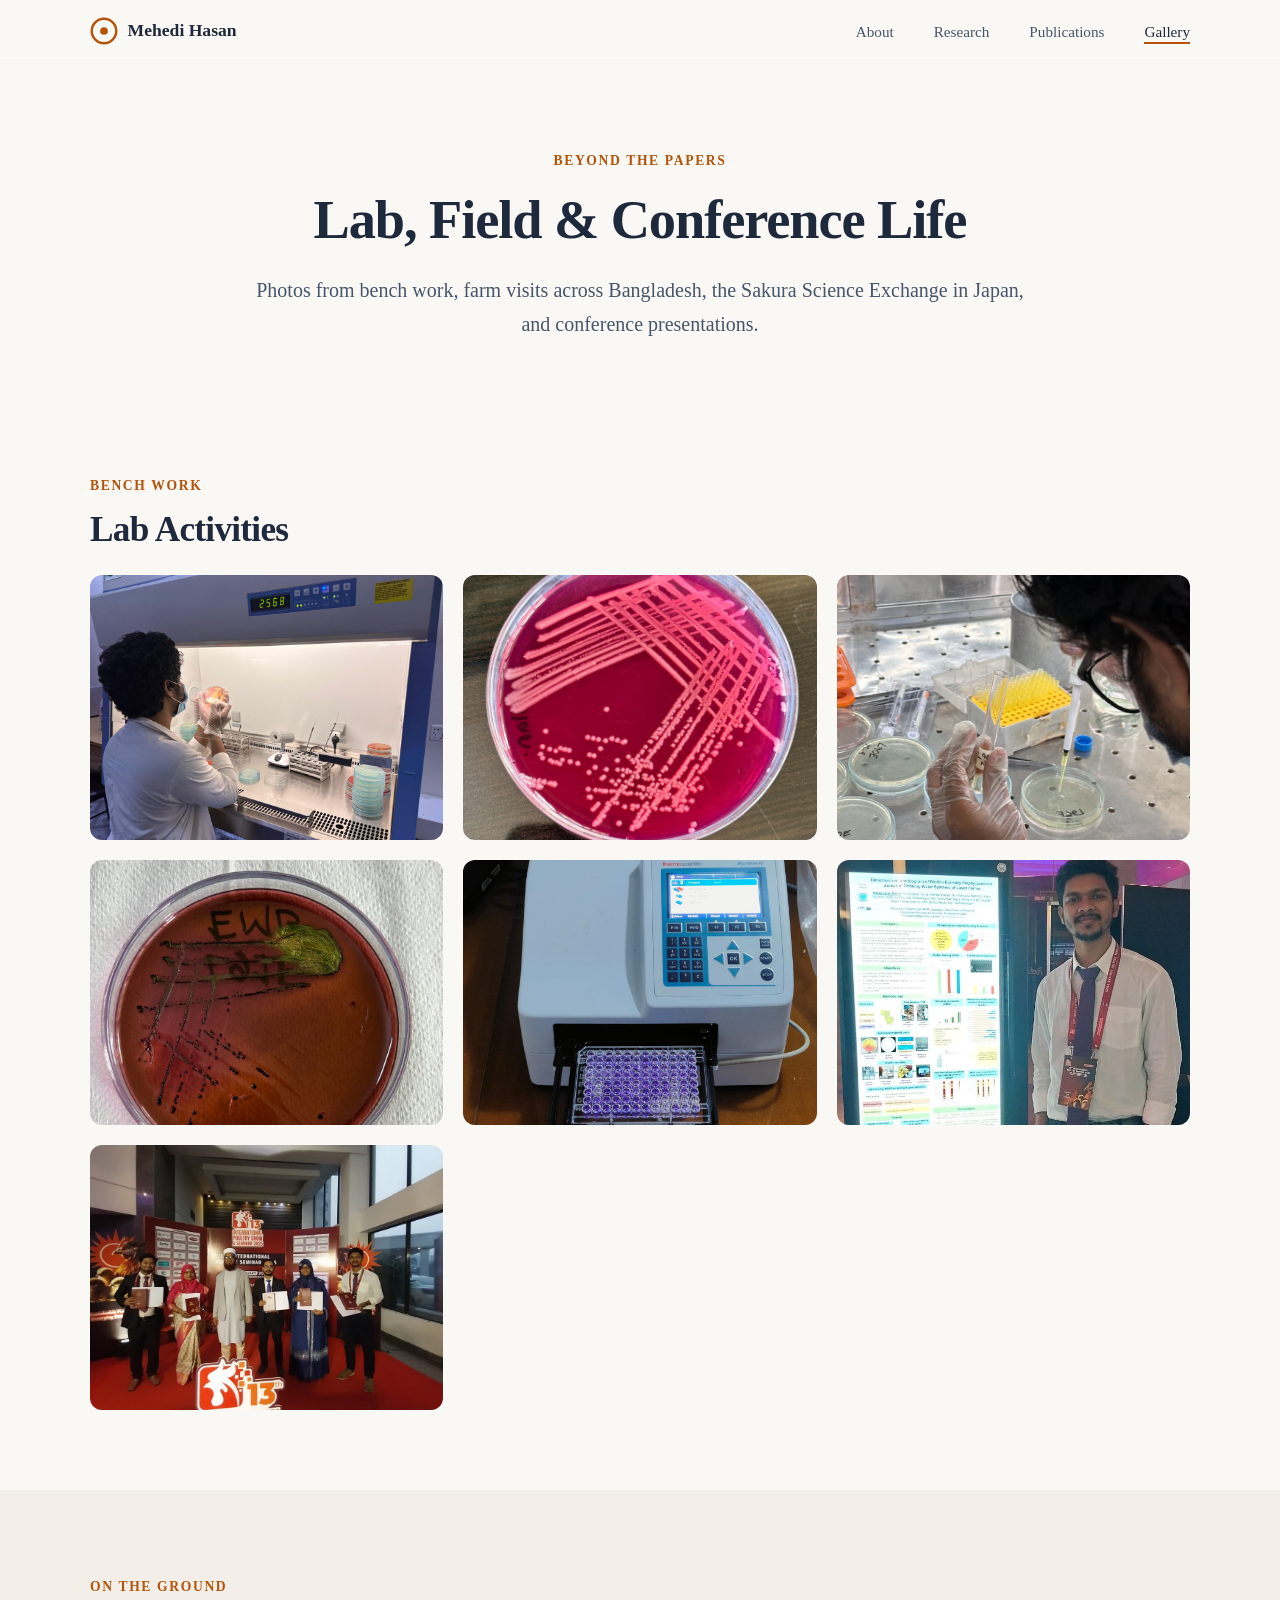
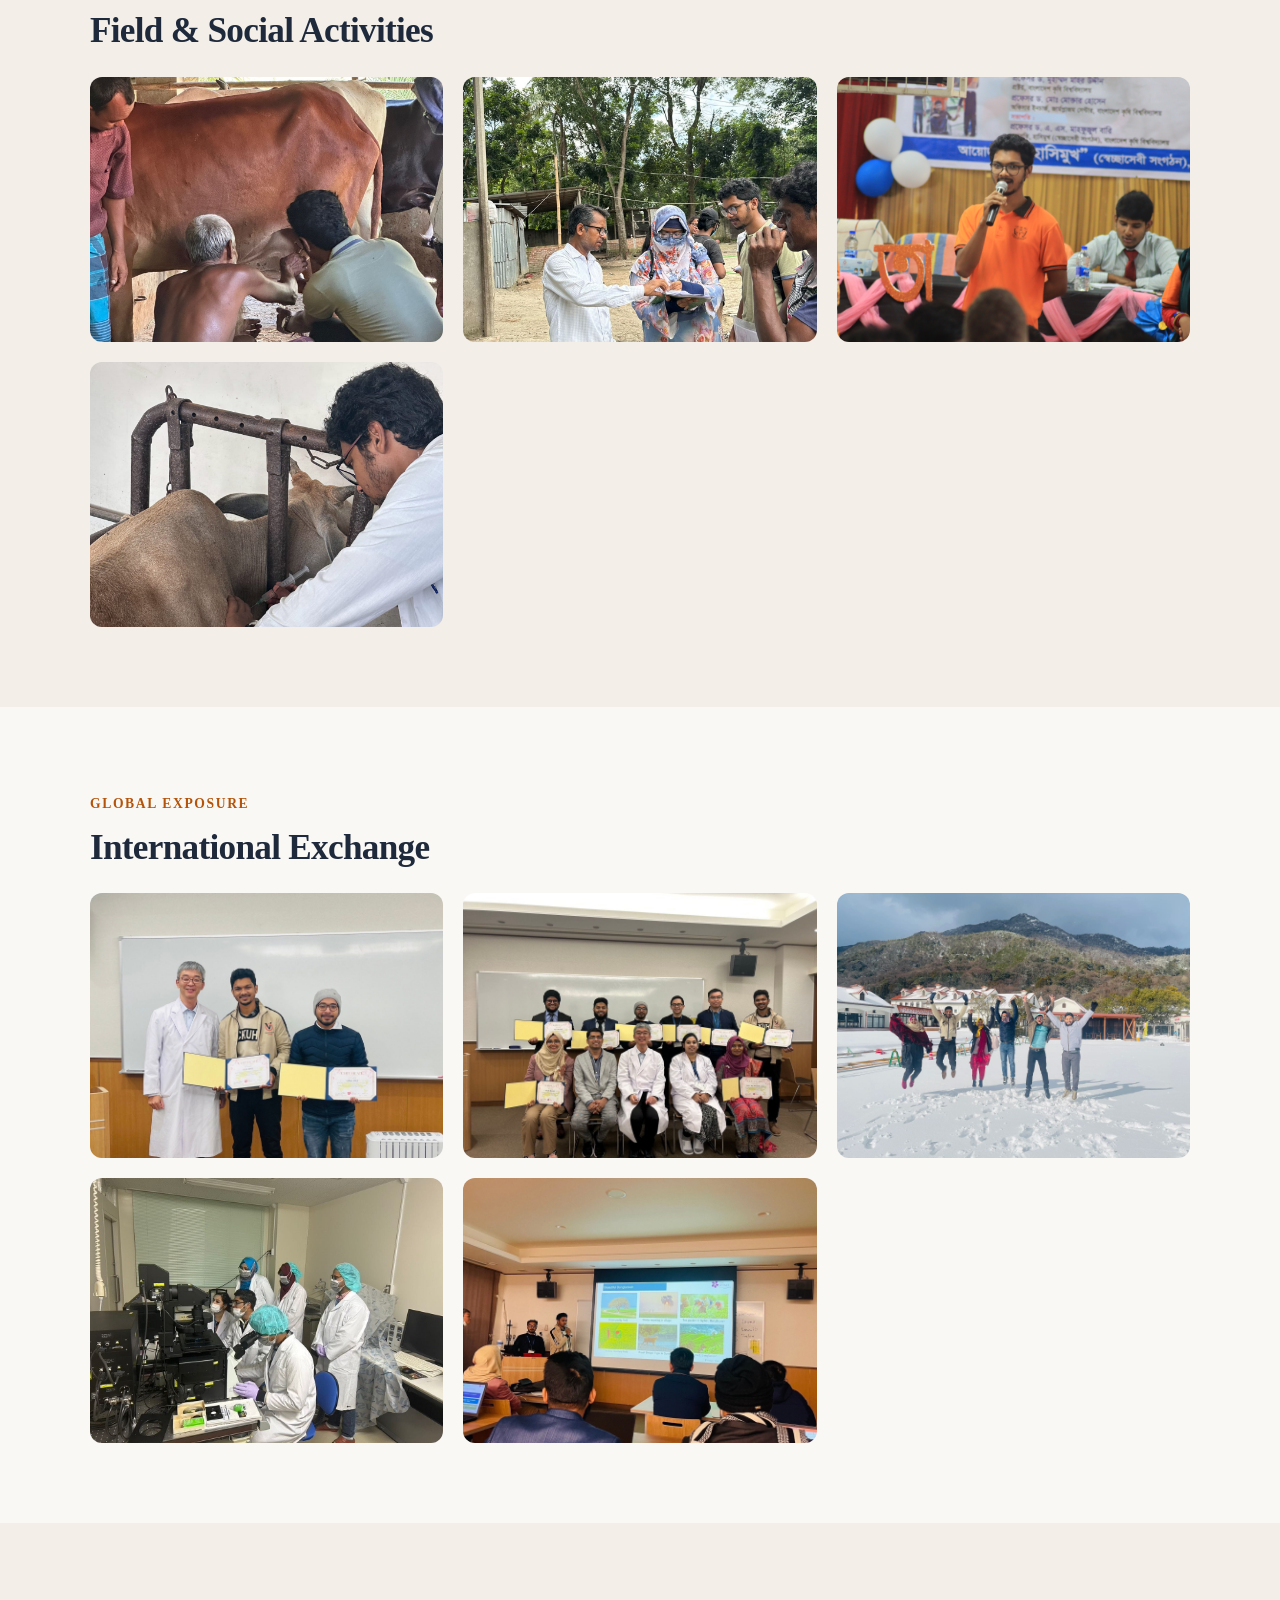
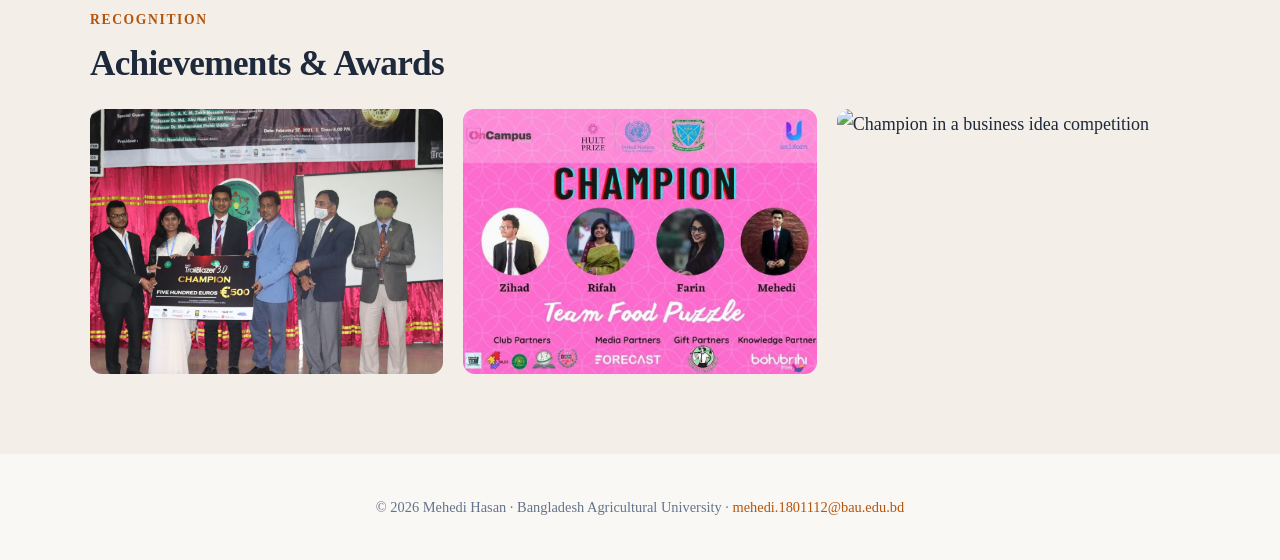
==== commit b012a151: "Update gallery.html" ====
--- a/gallery.html
+++ b/gallery.html
@@ -513,7 +513,7 @@
         </div>
       </div>
       <div class="gallery-item" onclick="openLightbox(this)">
-        <img src="assets/gallery/Champion 2.JPG" alt="Champion in a business idea competition">
+        <img src="assets/gallery/Champion 3.jpg" alt="Champion in a business idea competition">
         <div class="gallery-overlay">
           <h4>Competition Winner</h4>
           <p>Champion in a business idea competition</p>
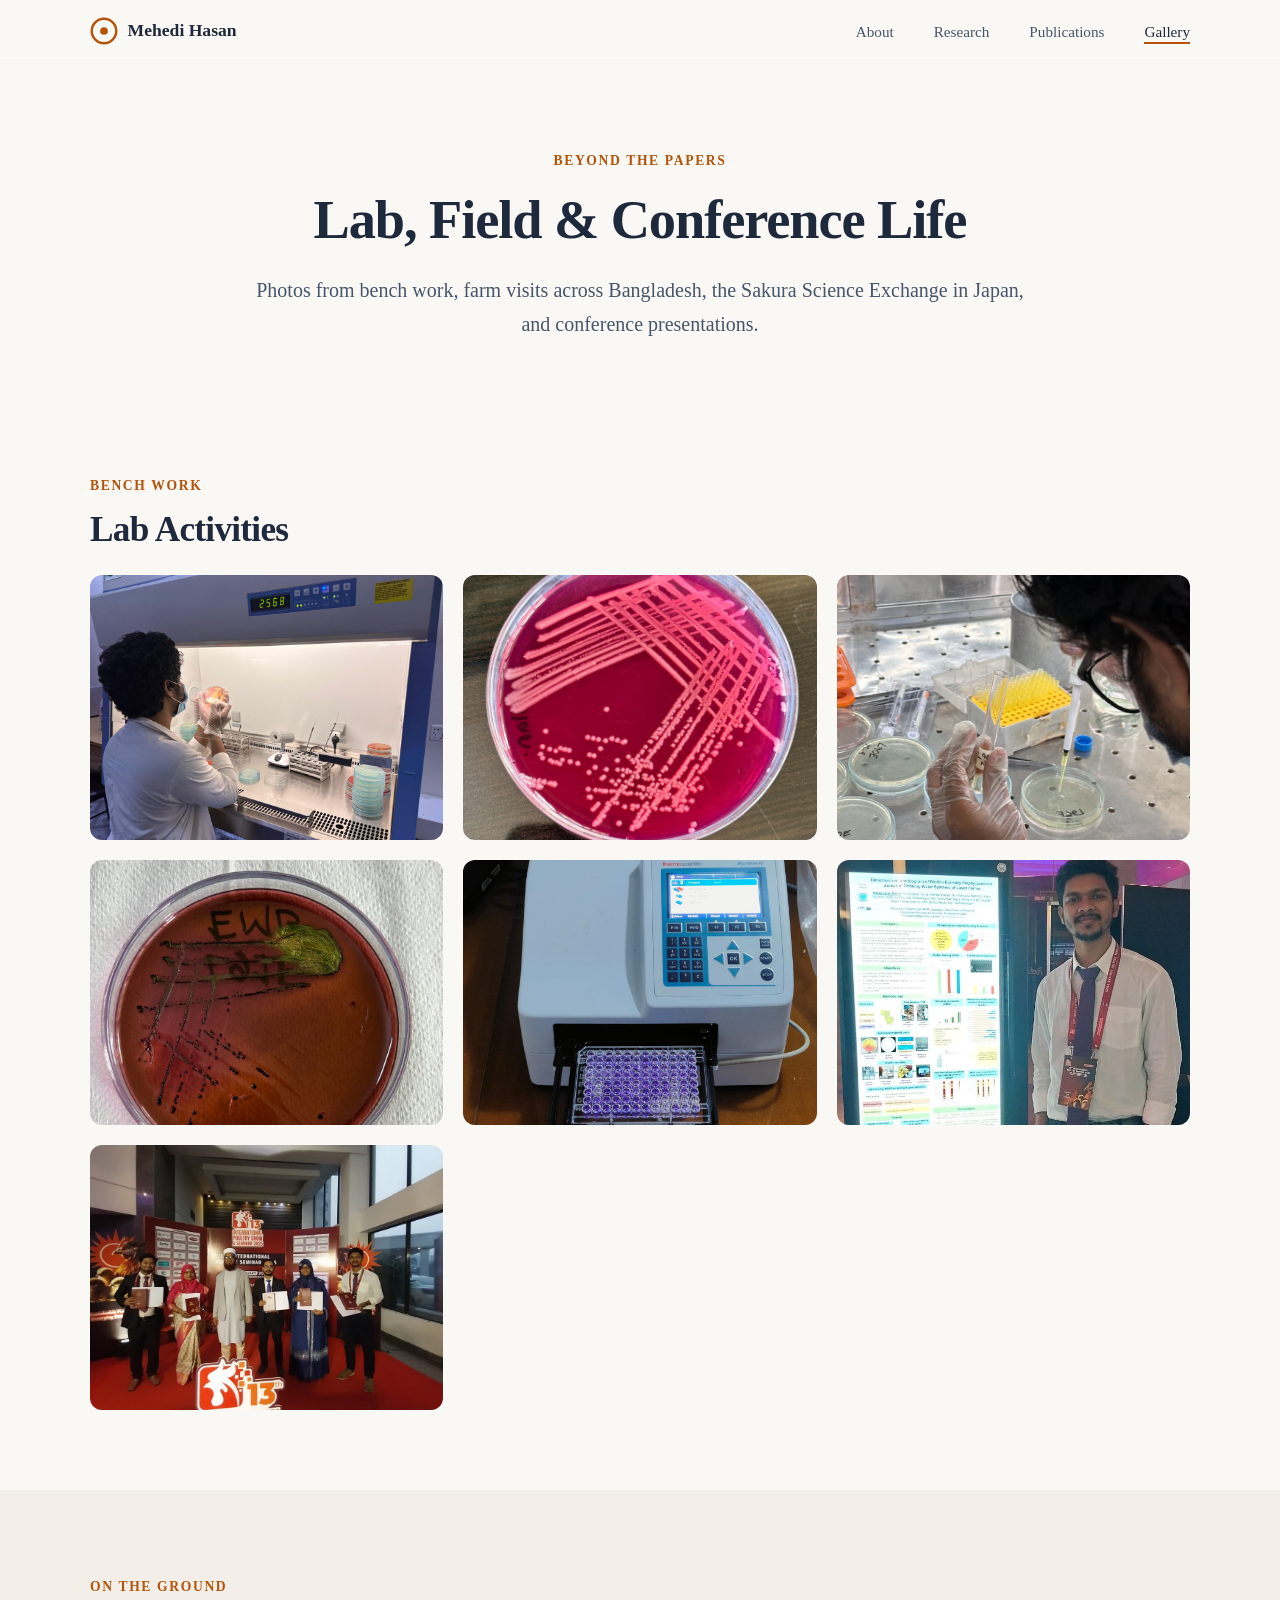
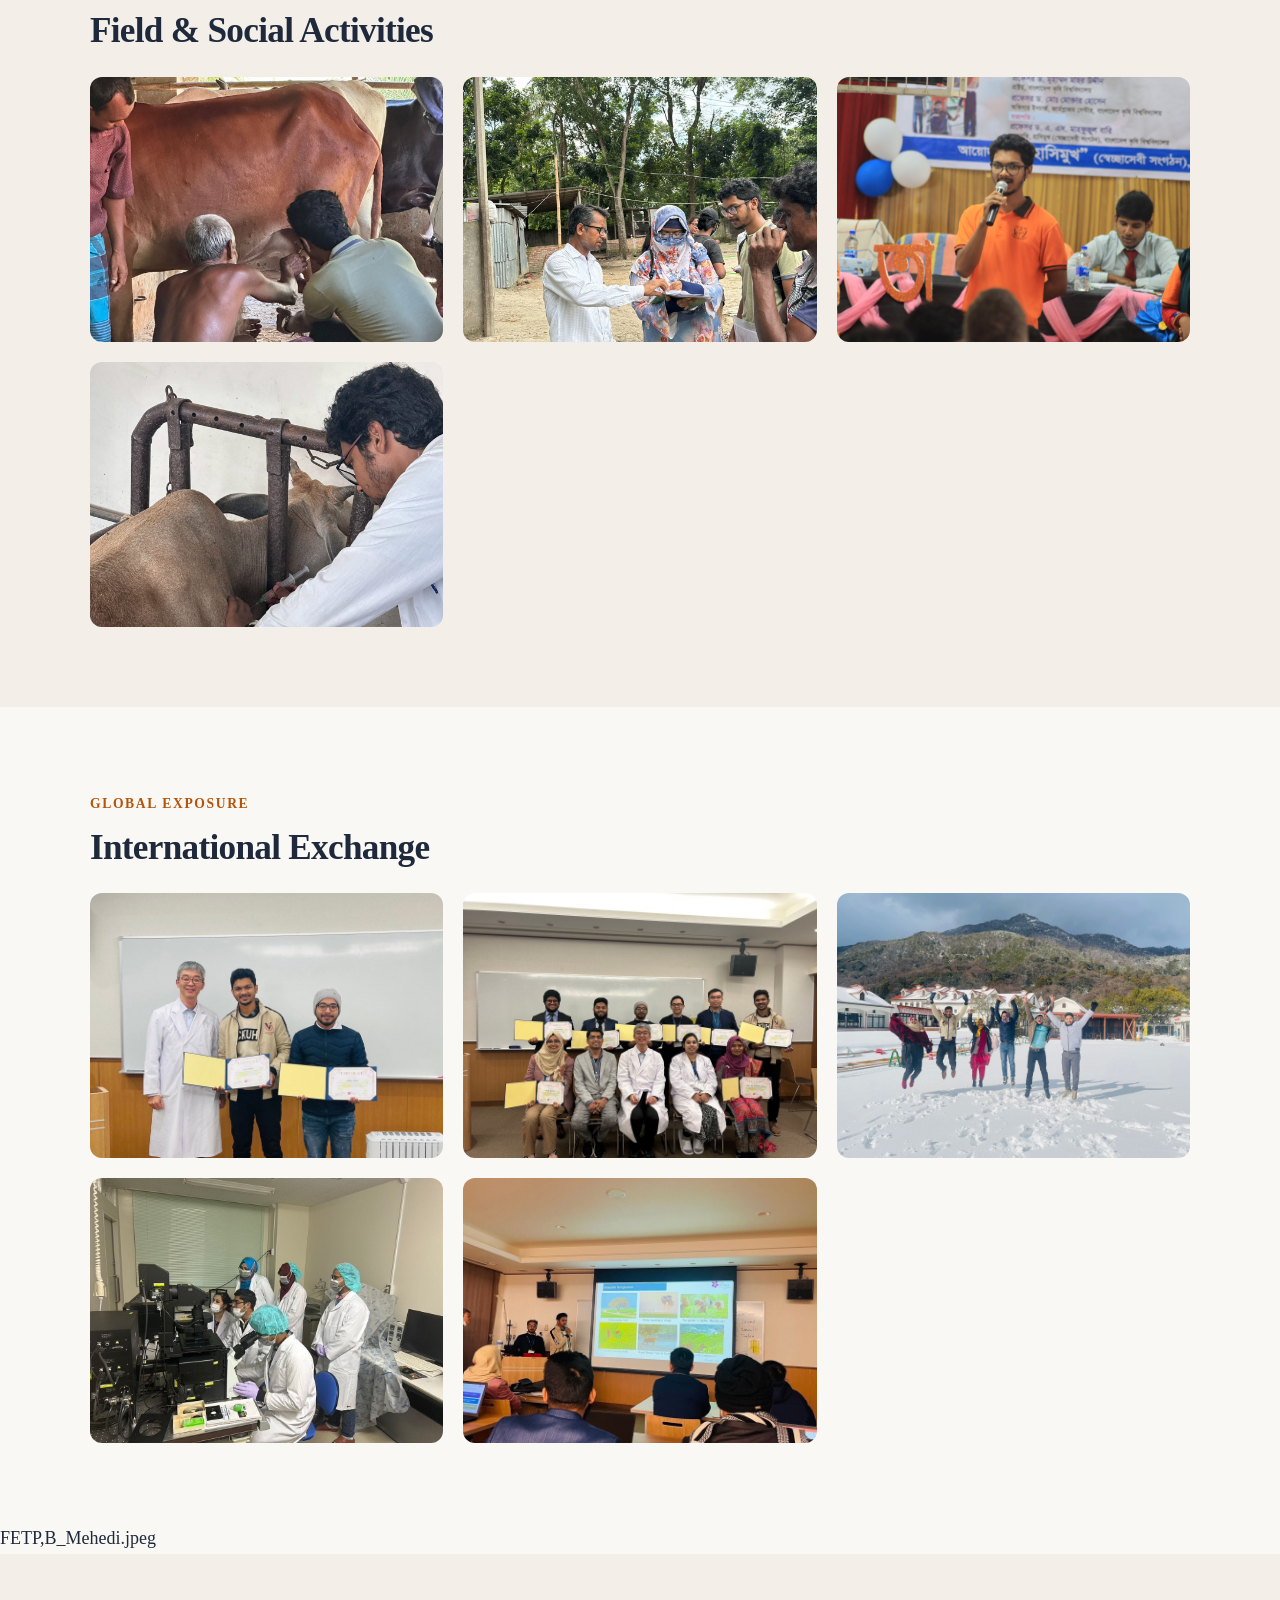
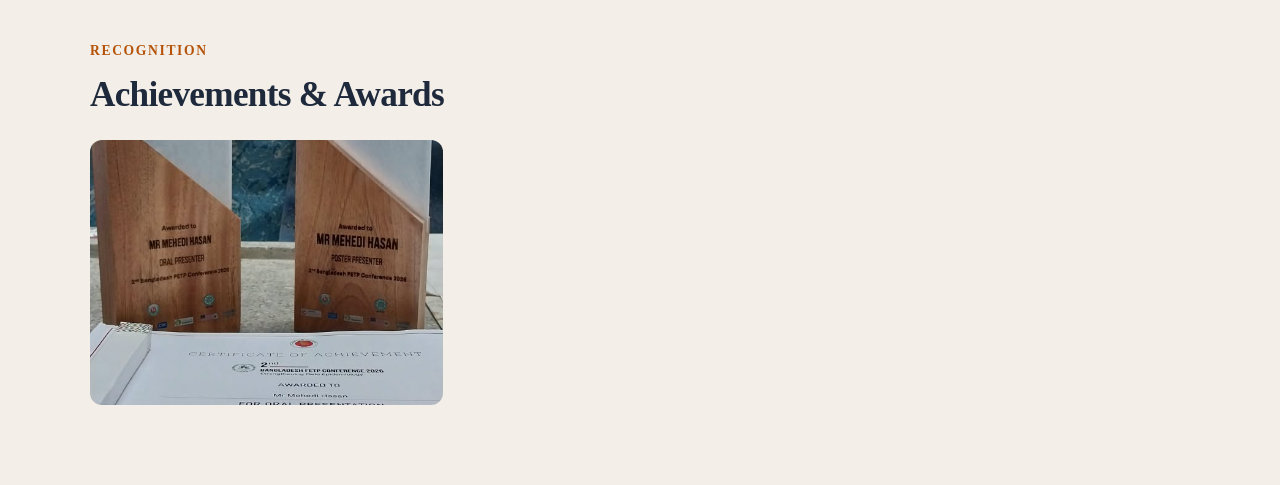
==== commit b2f2a135: "Update gallery.html" ====
--- a/gallery.html
+++ b/gallery.html
@@ -500,6 +500,18 @@
 </section>
 
 <!-- ACHIEVEMENTS -->
+   FETP,B_Mehedi.jpeg
+   <section class="section section-alt">
+  <div class="wrap">
+    <span class="eyebrow fade-in">Recognition</span>
+    <h2 class="fade-in" style="margin-bottom: 1.5rem;">Achievements &amp; Awards</h2>
+    <div class="gallery-grid fade-in">
+      <div class="gallery-item" onclick="openLightbox(this)">
+        <img src="assets/gallery/FETP,B_Mehedi.jpeg" alt="Presentation award">
+        <div class="gallery-overlay">
+          <h4>Presentation award</h4>
+          <p>Presentation award </p>
+        </div>
 <section class="section section-alt">
   <div class="wrap">
     <span class="eyebrow fade-in">Recognition</span>
